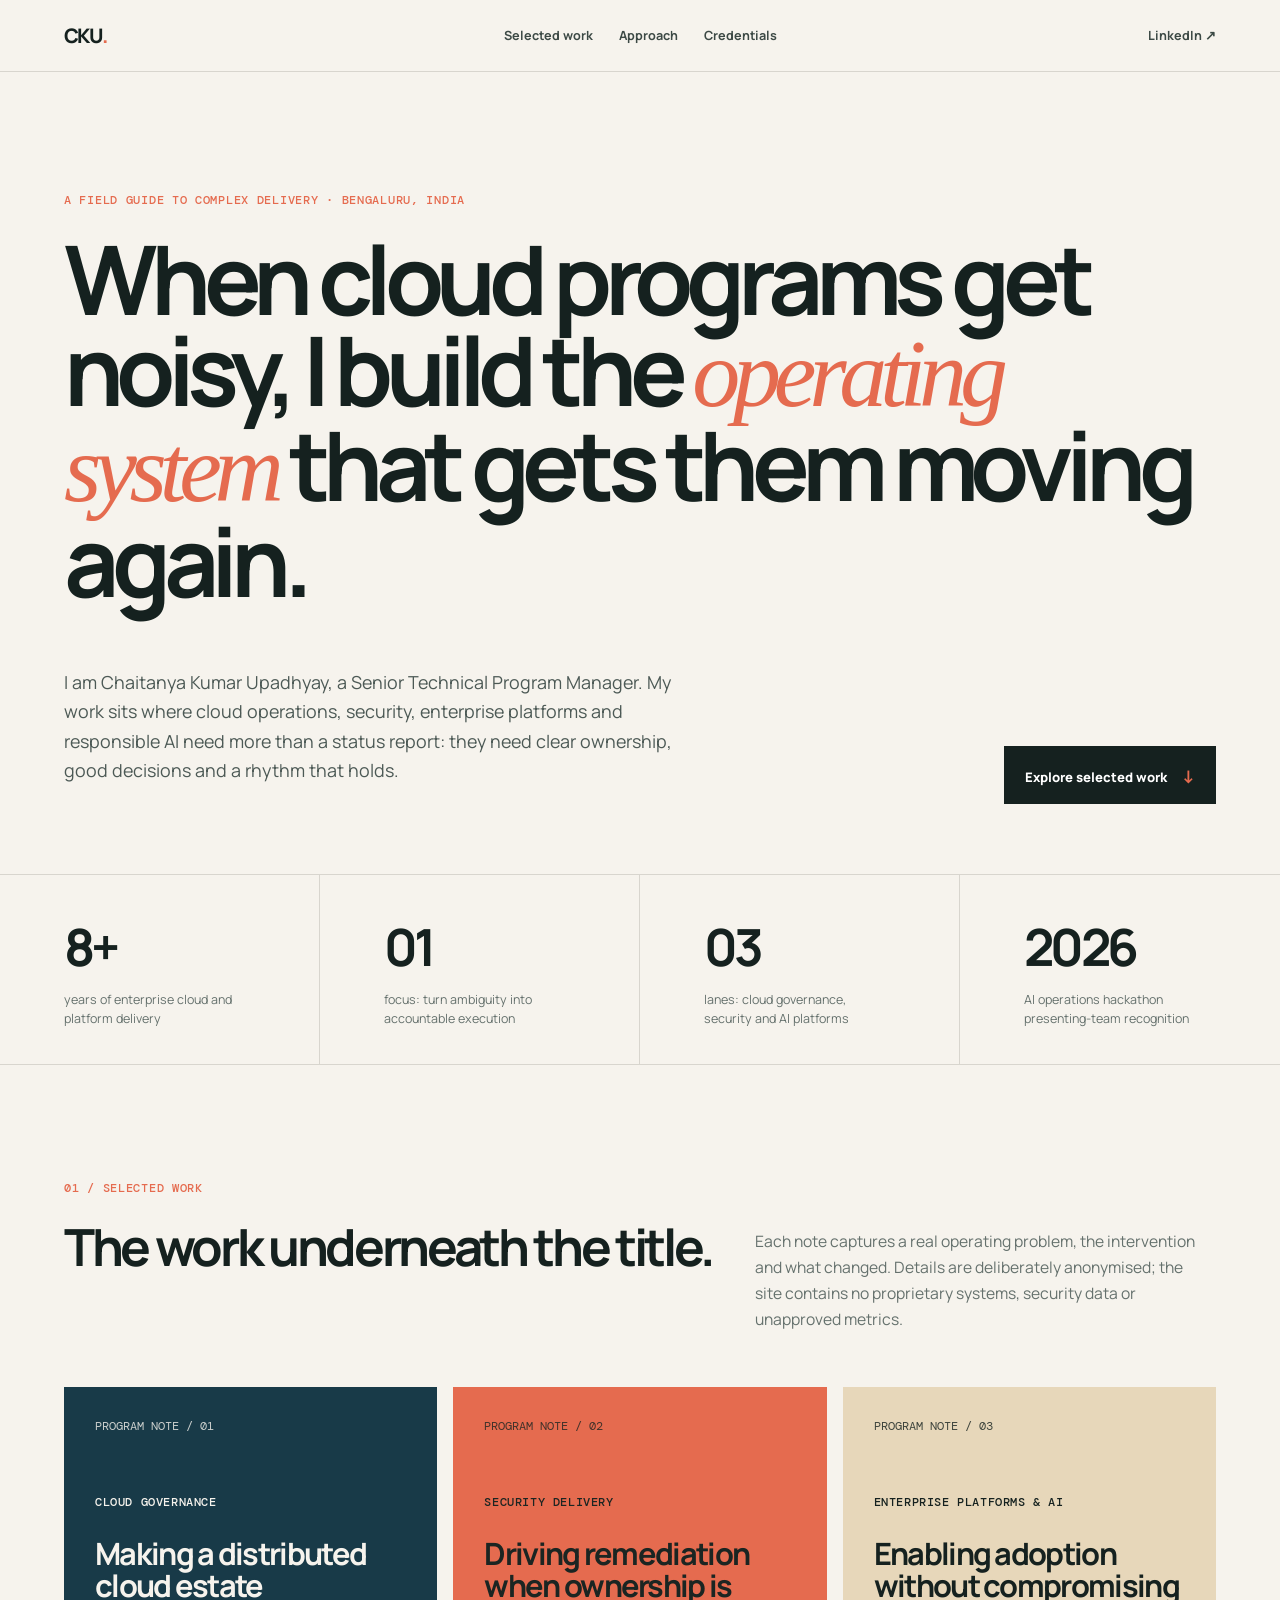
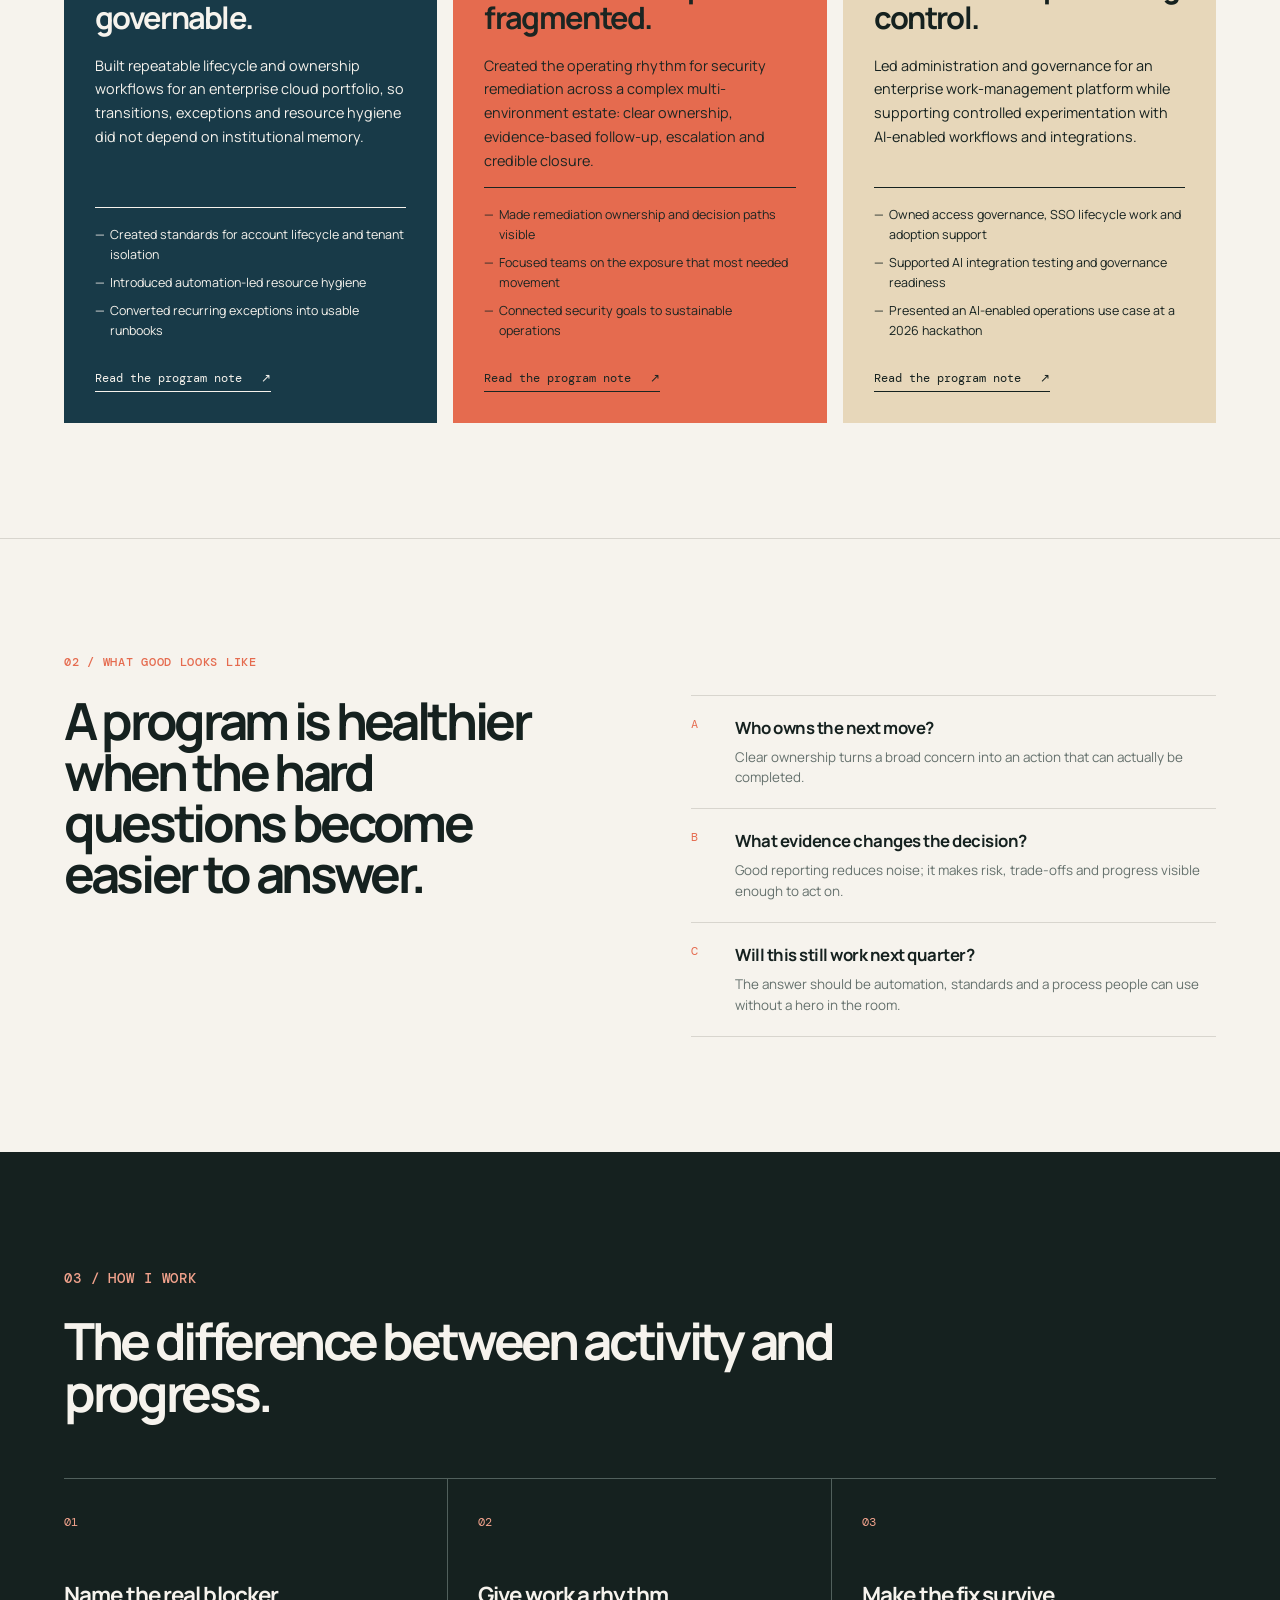
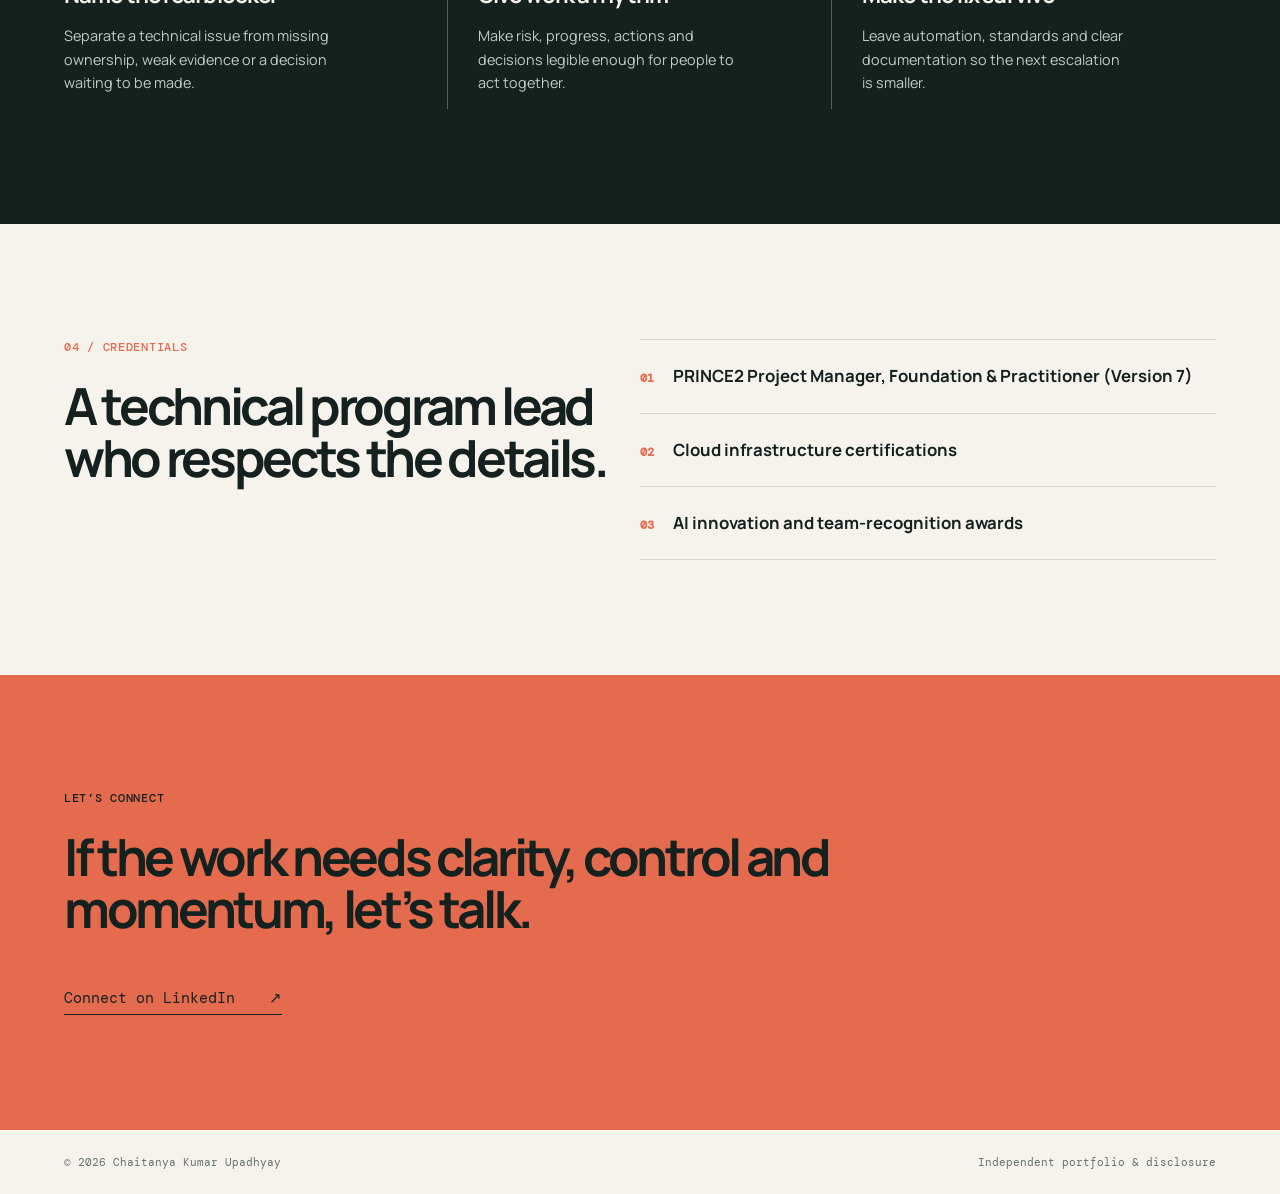
==== index.html @ 1331f456 "Publish independent professional portfolio" ====
<!doctype html>
<html lang="en">
  <head>
    <meta charset="utf-8" />
    <meta name="viewport" content="width=device-width, initial-scale=1" />
    <meta name="description" content="Chaitanya Kumar Upadhyay — Senior Technical Program Manager building the operating systems behind cloud, security and enterprise AI programs." />
    <title>Chaitanya Kumar Upadhyay | Senior Technical Program Manager</title>
    <link rel="preconnect" href="https://fonts.googleapis.com" />
    <link rel="preconnect" href="https://fonts.gstatic.com" crossorigin />
    <link href="https://fonts.googleapis.com/css2?family=DM+Mono:wght@400;500&family=Manrope:wght@400;500;600;700;800&display=swap" rel="stylesheet" />
    <link rel="stylesheet" href="styles.css" />
  </head>
  <body>
    <header class="site-header">
      <a class="wordmark" href="#top" aria-label="Back to top">CKU<span>.</span></a>
      <nav aria-label="Primary navigation">
        <a href="#work">Selected work</a>
        <a href="#approach">Approach</a>
        <a href="#credentials">Credentials</a>
      </nav>
      <a class="header-link" href="https://www.linkedin.com/in/chaitanya-kumar-upadhyay-223477129/" target="_blank" rel="noreferrer">LinkedIn ↗</a>
    </header>

    <main id="top">
      <section class="hero" aria-labelledby="hero-title">
        <p class="eyebrow">A field guide to complex delivery · Bengaluru, India</p>
        <h1 id="hero-title">When cloud programs get noisy, I build the <em>operating system</em> that gets them moving again.</h1>
        <div class="hero-bottom">
          <p class="intro">I am Chaitanya Kumar Upadhyay, a Senior Technical Program Manager. My work sits where cloud operations, security, enterprise platforms and responsible AI need more than a status report: they need clear ownership, good decisions and a rhythm that holds.</p>
          <a class="button" href="#work">Explore selected work <span>↓</span></a>
        </div>
      </section>

      <section class="proof" aria-label="Career highlights">
        <article><strong>8+</strong><span>years of enterprise cloud and platform delivery</span></article>
        <article><strong>01</strong><span>focus: turn ambiguity into accountable execution</span></article>
        <article><strong>03</strong><span>lanes: cloud governance, security and AI platforms</span></article>
        <article><strong>2026</strong><span>AI operations hackathon presenting-team recognition</span></article>
      </section>

      <section id="work" class="section work-section" aria-labelledby="work-title">
        <div class="section-heading">
          <p class="eyebrow">01 / Selected work</p>
          <h2 id="work-title">The work underneath the title.</h2>
          <p>Each note captures a real operating problem, the intervention and what changed. Details are deliberately anonymised; the site contains no proprietary systems, security data or unapproved metrics.</p>
        </div>

        <div class="case-grid">
          <article class="case-card navy">
            <p class="case-number">PROGRAM NOTE / 01</p>
            <p class="case-label">Cloud governance</p>
            <h3>Making a distributed cloud estate governable.</h3>
            <p>Built repeatable lifecycle and ownership workflows for an enterprise cloud portfolio, so transitions, exceptions and resource hygiene did not depend on institutional memory.</p>
            <ul>
              <li>Created standards for account lifecycle and tenant isolation</li>
              <li>Introduced automation-led resource hygiene</li>
              <li>Converted recurring exceptions into usable runbooks</li>
            </ul>
            <a class="case-link" href="cases/cloud-governance.html">Read the program note <span>↗</span></a>
          </article>

          <article class="case-card coral">
            <p class="case-number">PROGRAM NOTE / 02</p>
            <p class="case-label">Security delivery</p>
            <h3>Driving remediation when ownership is fragmented.</h3>
            <p>Created the operating rhythm for security remediation across a complex multi-environment estate: clear ownership, evidence-based follow-up, escalation and credible closure.</p>
            <ul>
              <li>Made remediation ownership and decision paths visible</li>
              <li>Focused teams on the exposure that most needed movement</li>
              <li>Connected security goals to sustainable operations</li>
            </ul>
            <a class="case-link" href="cases/security-delivery.html">Read the program note <span>↗</span></a>
          </article>

          <article class="case-card sand">
            <p class="case-number">PROGRAM NOTE / 03</p>
            <p class="case-label">Enterprise platforms & AI</p>
            <h3>Enabling adoption without compromising control.</h3>
            <p>Led administration and governance for an enterprise work-management platform while supporting controlled experimentation with AI-enabled workflows and integrations.</p>
            <ul>
              <li>Owned access governance, SSO lifecycle work and adoption support</li>
              <li>Supported AI integration testing and governance readiness</li>
              <li>Presented an AI-enabled operations use case at a 2026 hackathon</li>
            </ul>
            <a class="case-link" href="cases/platform-ai.html">Read the program note <span>↗</span></a>
          </article>
        </div>
      </section>

      <section class="section signals" aria-labelledby="signals-title">
        <p class="eyebrow">02 / What good looks like</p>
        <div class="signals-layout">
          <h2 id="signals-title">A program is healthier when the hard questions become easier to answer.</h2>
          <div class="signal-list">
            <article><span>A</span><div><h3>Who owns the next move?</h3><p>Clear ownership turns a broad concern into an action that can actually be completed.</p></div></article>
            <article><span>B</span><div><h3>What evidence changes the decision?</h3><p>Good reporting reduces noise; it makes risk, trade-offs and progress visible enough to act on.</p></div></article>
            <article><span>C</span><div><h3>Will this still work next quarter?</h3><p>The answer should be automation, standards and a process people can use without a hero in the room.</p></div></article>
          </div>
        </div>
      </section>

      <section id="approach" class="section approach" aria-labelledby="approach-title">
        <p class="eyebrow">03 / How I work</p>
        <h2 id="approach-title">The difference between activity and progress.</h2>
        <div class="approach-grid">
          <article><span>01</span><h3>Name the real blocker</h3><p>Separate a technical issue from missing ownership, weak evidence or a decision waiting to be made.</p></article>
          <article><span>02</span><h3>Give work a rhythm</h3><p>Make risk, progress, actions and decisions legible enough for people to act together.</p></article>
          <article><span>03</span><h3>Make the fix survive</h3><p>Leave automation, standards and clear documentation so the next escalation is smaller.</p></article>
        </div>
      </section>

      <section id="credentials" class="section credentials" aria-labelledby="credentials-title">
        <div>
          <p class="eyebrow">04 / Credentials</p>
          <h2 id="credentials-title">A technical program lead who respects the details.</h2>
        </div>
        <div class="credential-list">
          <p><span>01</span> PRINCE2 Project Manager, Foundation & Practitioner (Version 7)</p>
          <p><span>02</span> Cloud infrastructure certifications</p>
          <p><span>03</span> AI innovation and team-recognition awards</p>
        </div>
      </section>

      <section class="contact" aria-labelledby="contact-title">
        <p class="eyebrow">Let’s connect</p>
        <h2 id="contact-title">If the work needs clarity, control and momentum, let’s talk.</h2>
        <a href="https://www.linkedin.com/in/chaitanya-kumar-upadhyay-223477129/" target="_blank" rel="noreferrer">Connect on LinkedIn <span>↗</span></a>
      </section>
    </main>

    <footer>
      <p>© <span id="year"></span> Chaitanya Kumar Upadhyay</p>
      <p><a href="disclaimer.html">Independent portfolio &amp; disclosure</a></p>
    </footer>
    <script>document.getElementById('year').textContent = new Date().getFullYear();</script>
  </body>
</html>
---- styles.css ----
:root {
  --ink: #15211f;
  --paper: #f6f3ed;
  --muted: #65716d;
  --line: #d8d5ce;
  --coral: #e56b4f;
  --navy: #183a48;
  --sand: #e7d7ba;
}

* { box-sizing: border-box; }
html { scroll-behavior: smooth; }
body { margin: 0; background: var(--paper); color: var(--ink); font-family: Manrope, Arial, sans-serif; }
a { color: inherit; text-decoration: none; }

.site-header { align-items: center; border-bottom: 1px solid var(--line); display: grid; grid-template-columns: 1fr auto 1fr; margin: 0 auto; max-width: 1440px; padding: 22px 5vw; }
.wordmark { font-size: 1.25rem; font-weight: 800; letter-spacing: -.08em; width: max-content; }
.wordmark span { color: var(--coral); }
nav { display: flex; gap: 26px; }
nav a, .header-link { color: #3c4945; font-size: .79rem; font-weight: 700; }
nav a:hover, .header-link:hover { color: var(--coral); }
.header-link { justify-self: end; }

.hero, .section, .contact { margin: 0 auto; max-width: 1440px; padding-left: 5vw; padding-right: 5vw; }
.hero { min-height: 620px; padding-bottom: 70px; padding-top: 120px; }
.eyebrow { color: var(--coral); font-family: "DM Mono", monospace; font-size: .74rem; font-weight: 500; letter-spacing: .06em; margin: 0 0 25px; text-transform: uppercase; }
h1, h2, h3, p { margin-top: 0; }
h1 { font-size: clamp(3.2rem, 7.5vw, 7.6rem); font-weight: 700; letter-spacing: -.075em; line-height: .95; margin-bottom: 62px; max-width: 1160px; }
h1 em { color: var(--coral); font-family: Georgia, serif; font-weight: 400; }
.hero-bottom { align-items: end; display: flex; gap: 45px; justify-content: space-between; }
.intro { color: #4c5955; font-size: 1.12rem; line-height: 1.65; max-width: 620px; }
.button { background: var(--ink); color: white; font-size: .82rem; font-weight: 800; padding: 17px 21px; white-space: nowrap; }
.button span { color: var(--coral); font-size: 1.1rem; margin-left: 12px; }

.proof { border-bottom: 1px solid var(--line); border-top: 1px solid var(--line); display: grid; grid-template-columns: repeat(4, 1fr); margin: 0 auto; max-width: 1440px; }
.proof article { border-right: 1px solid var(--line); padding: 36px 5vw; }
.proof article:last-child { border-right: 0; }
.proof strong { display: block; font-size: clamp(2.5rem, 4vw, 4rem); letter-spacing: -.07em; }
.proof span { color: var(--muted); display: block; font-size: .78rem; line-height: 1.5; margin-top: 10px; max-width: 180px; }

.section { padding-bottom: 115px; padding-top: 115px; }
.section-heading { display: grid; grid-template-columns: 1.2fr .8fr; margin-bottom: 54px; }
.section-heading .eyebrow { grid-column: 1 / -1; }
h2 { font-size: clamp(2.3rem, 4vw, 4.6rem); letter-spacing: -.065em; line-height: 1; margin-bottom: 0; }
.section-heading > p:last-child { color: var(--muted); font-size: .98rem; line-height: 1.65; margin: 8px 0 0; max-width: 440px; }
.case-grid { display: grid; gap: 16px; grid-template-columns: repeat(3, 1fr); }
.case-card { display: flex; flex-direction: column; min-height: 530px; padding: 31px; }
.case-card.navy { background: var(--navy); color: #f6f3ed; }
.case-card.coral { background: var(--coral); color: #1b2522; }
.case-card.sand { background: var(--sand); }
.case-number, .case-label, .credential-list span, .approach span { font-family: "DM Mono", monospace; font-size: .75rem; }
.case-number { margin-bottom: 60px; opacity: .8; }
.case-label { font-weight: 500; letter-spacing: .05em; text-transform: uppercase; }
.case-card h3 { font-size: clamp(1.6rem, 2.4vw, 2.4rem); letter-spacing: -.055em; line-height: 1.05; margin: 15px 0 20px; }
.case-card > p:not(.case-number):not(.case-label) { font-size: .9rem; line-height: 1.65; }
.case-card ul { border-top: 1px solid currentColor; font-size: .78rem; line-height: 1.6; list-style: none; margin: auto 0 0; padding: 17px 0 0; }
.case-card li { margin-bottom: 8px; padding-left: 15px; position: relative; }
.case-card li:before { content: "—"; left: 0; position: absolute; }
.case-link { border-bottom: 1px solid currentColor; font-family: "DM Mono", monospace; font-size: .72rem; margin-top: 22px; padding-bottom: 5px; width: max-content; }
.case-link span { margin-left: 12px; }

.signals { border-top: 1px solid var(--line); }
.signals-layout { display: grid; gap: 8vw; grid-template-columns: 1fr 1fr; }
.signals h2 { max-width: 570px; }
.signal-list { border-top: 1px solid var(--line); }
.signal-list article { align-items: start; border-bottom: 1px solid var(--line); display: grid; gap: 18px; grid-template-columns: 26px 1fr; padding: 20px 0; }
.signal-list span { color: var(--coral); font-family: "DM Mono", monospace; font-size: .78rem; }
.signal-list h3 { font-size: 1.05rem; letter-spacing: -.03em; margin: 0 0 8px; }
.signal-list p { color: var(--muted); font-size: .84rem; line-height: 1.55; margin: 0; }

.approach { background: var(--ink); color: var(--paper); max-width: none; padding-left: max(5vw, calc((100vw - 1440px) / 2 + 5vw)); padding-right: max(5vw, calc((100vw - 1440px) / 2 + 5vw)); }
.approach .eyebrow { color: #f1a28c; }
.approach h2 { max-width: 820px; }
.approach-grid { border-top: 1px solid #51605c; display: grid; grid-template-columns: repeat(3, 1fr); margin-top: 60px; }
.approach-grid article { border-right: 1px solid #51605c; padding: 30px 30px 0 0; }
.approach-grid article:not(:first-child) { padding-left: 30px; }
.approach-grid article:last-child { border: 0; }
.approach span { color: #f1a28c; }
.approach h3 { font-size: 1.4rem; letter-spacing: -.04em; margin: 48px 0 14px; }
.approach p { color: #c2ccc8; font-size: .9rem; line-height: 1.65; max-width: 270px; }

.credentials { align-items: start; display: grid; grid-template-columns: 1fr 1fr; }
.credential-list { border-top: 1px solid var(--line); }
.credential-list p { border-bottom: 1px solid var(--line); font-size: 1.05rem; font-weight: 700; line-height: 1.45; margin: 0; padding: 24px 0; }
.credential-list span { color: var(--coral); display: inline-block; margin-right: 16px; }
.contact { background: var(--coral); max-width: none; padding-bottom: 115px; padding-left: max(5vw, calc((100vw - 1440px) / 2 + 5vw)); padding-right: max(5vw, calc((100vw - 1440px) / 2 + 5vw)); padding-top: 115px; }
.contact .eyebrow { color: var(--ink); }
.contact h2 { max-width: 980px; }
.contact a { border-bottom: 1px solid var(--ink); display: inline-block; font-family: "DM Mono", monospace; font-size: .95rem; margin-top: 54px; padding-bottom: 6px; }
.contact a span { margin-left: 25px; }
footer { color: var(--muted); display: flex; font-family: "DM Mono", monospace; font-size: .7rem; justify-content: space-between; margin: 0 auto; max-width: 1440px; padding: 25px 5vw; }
footer p { margin: 0; }

@media (max-width: 760px) {
  .site-header { grid-template-columns: 1fr auto; padding-bottom: 18px; padding-top: 18px; }
  nav { display: none; }
  .hero { min-height: auto; padding-bottom: 70px; padding-top: 85px; }
  .hero-bottom, .section-heading, .credentials { display: block; }
  h1 { margin-bottom: 42px; }
  .proof, .case-grid, .approach-grid { grid-template-columns: 1fr; }
  .proof article { border-bottom: 1px solid var(--line); border-right: 0; padding: 26px 5vw; }
  .proof article:last-child { border-bottom: 0; }
  .section { padding-bottom: 75px; padding-top: 75px; }
  .section-heading > p:last-child { margin-top: 25px; }
  .case-card { min-height: 430px; }
  .approach-grid article, .approach-grid article:not(:first-child) { border-bottom: 1px solid #51605c; border-right: 0; padding: 25px 0; }
  .approach-grid article:last-child { border-bottom: 0; }
  .approach h3 { margin-top: 30px; }
  .credential-list { margin-top: 45px; }
  .signals-layout { display: block; }
  .signal-list { margin-top: 42px; }
  footer { flex-direction: column; gap: 8px; }
}
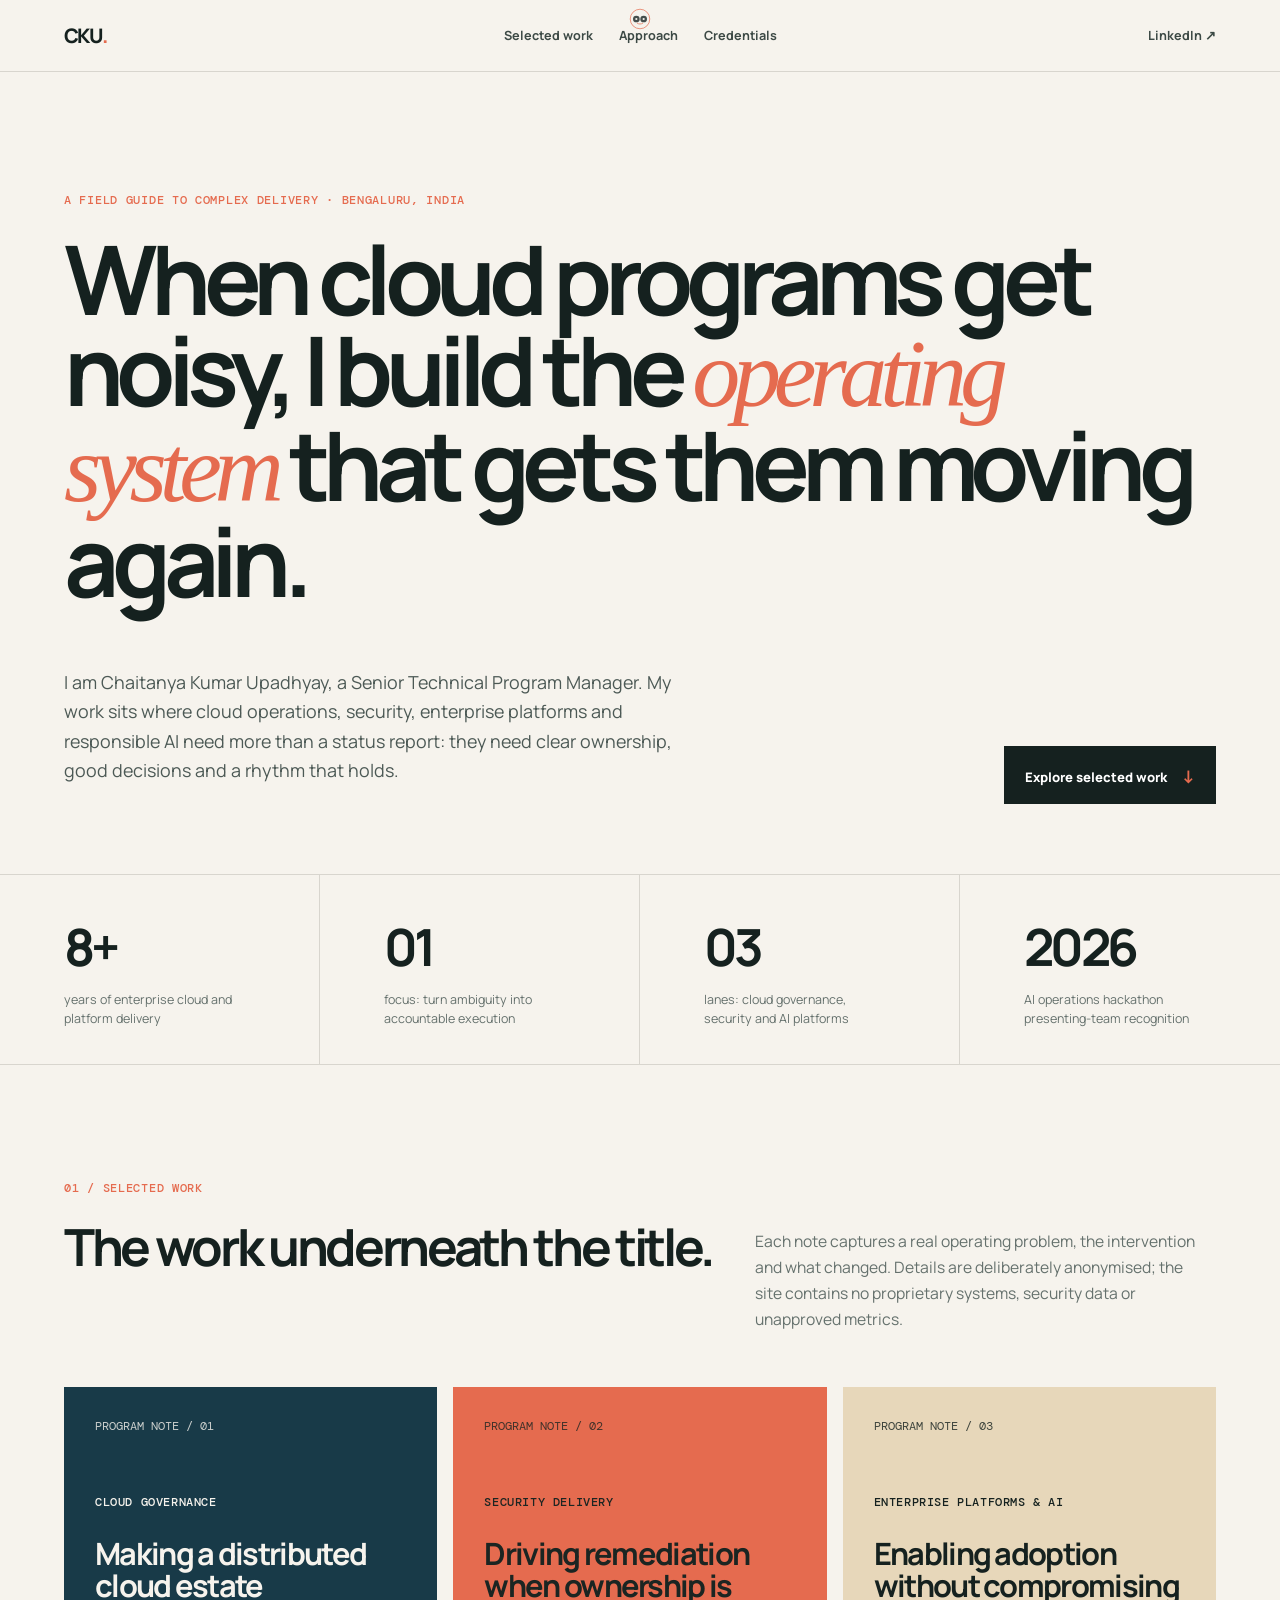
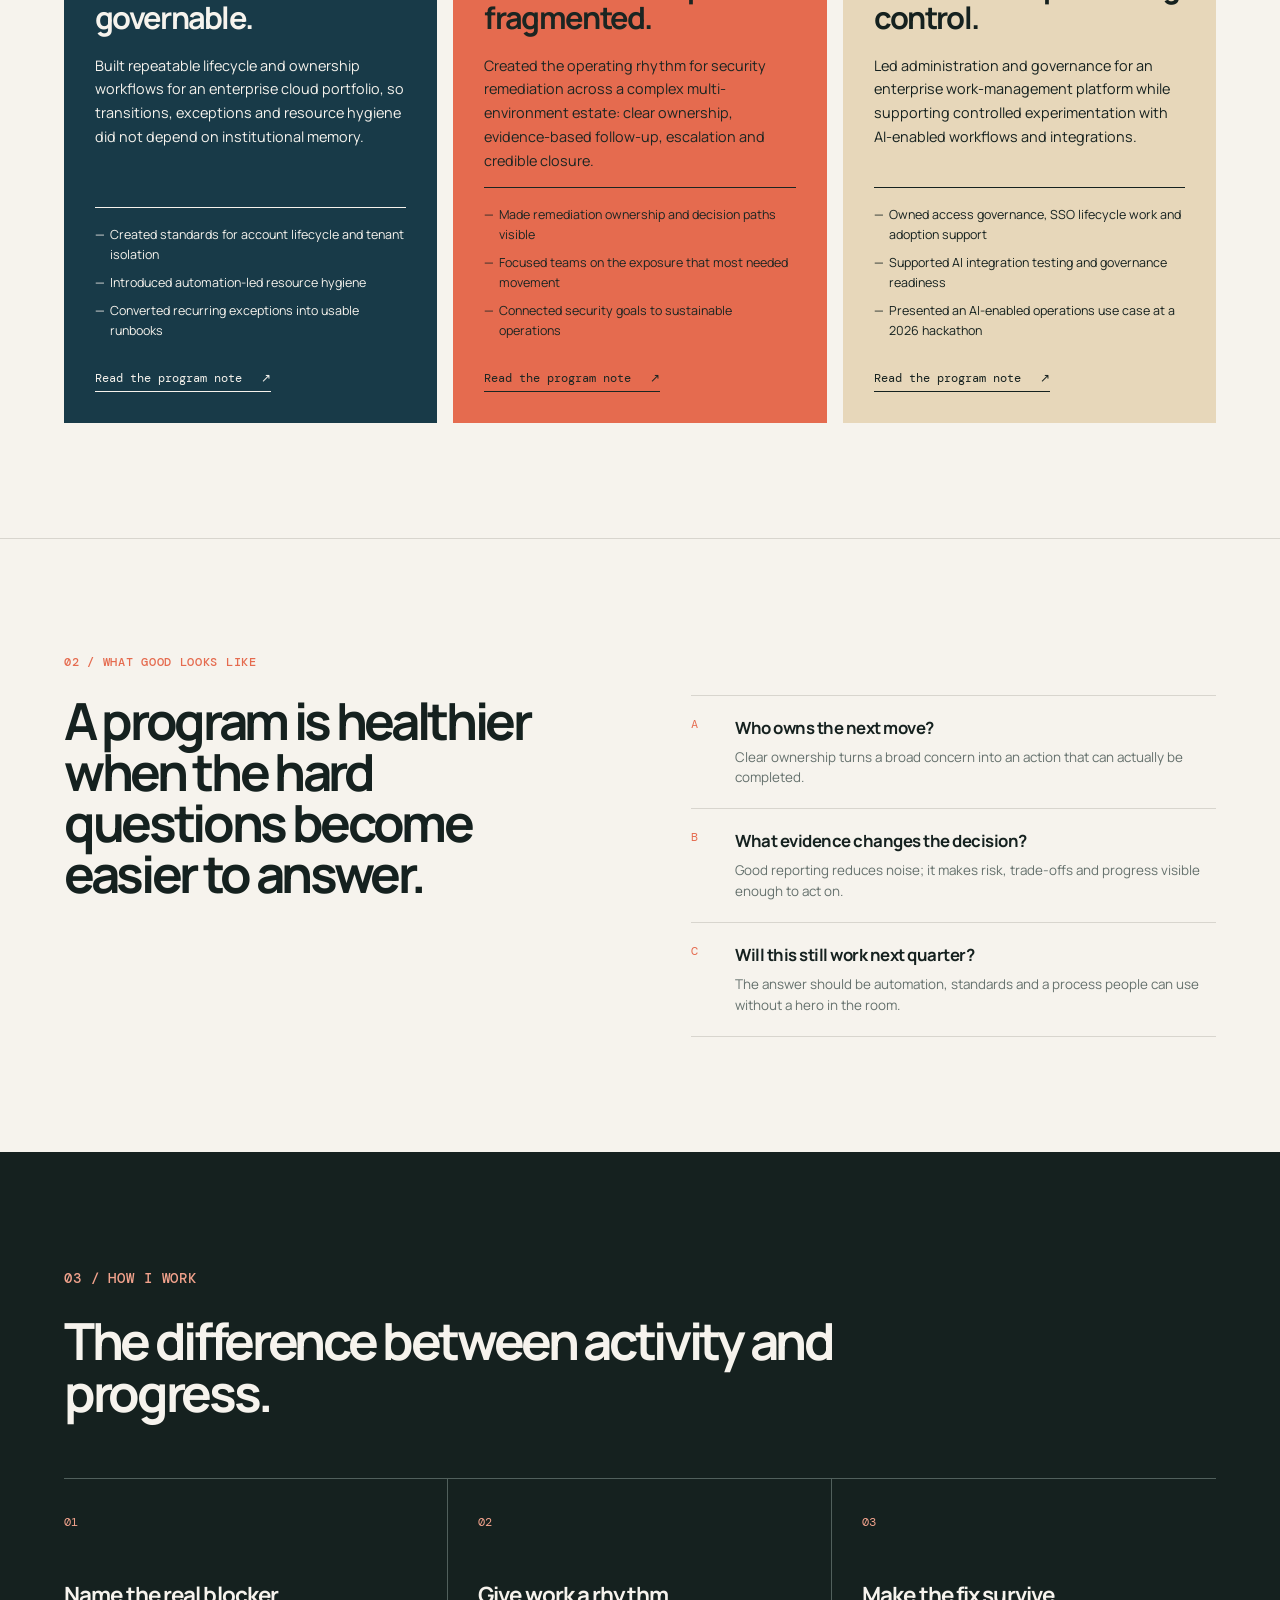
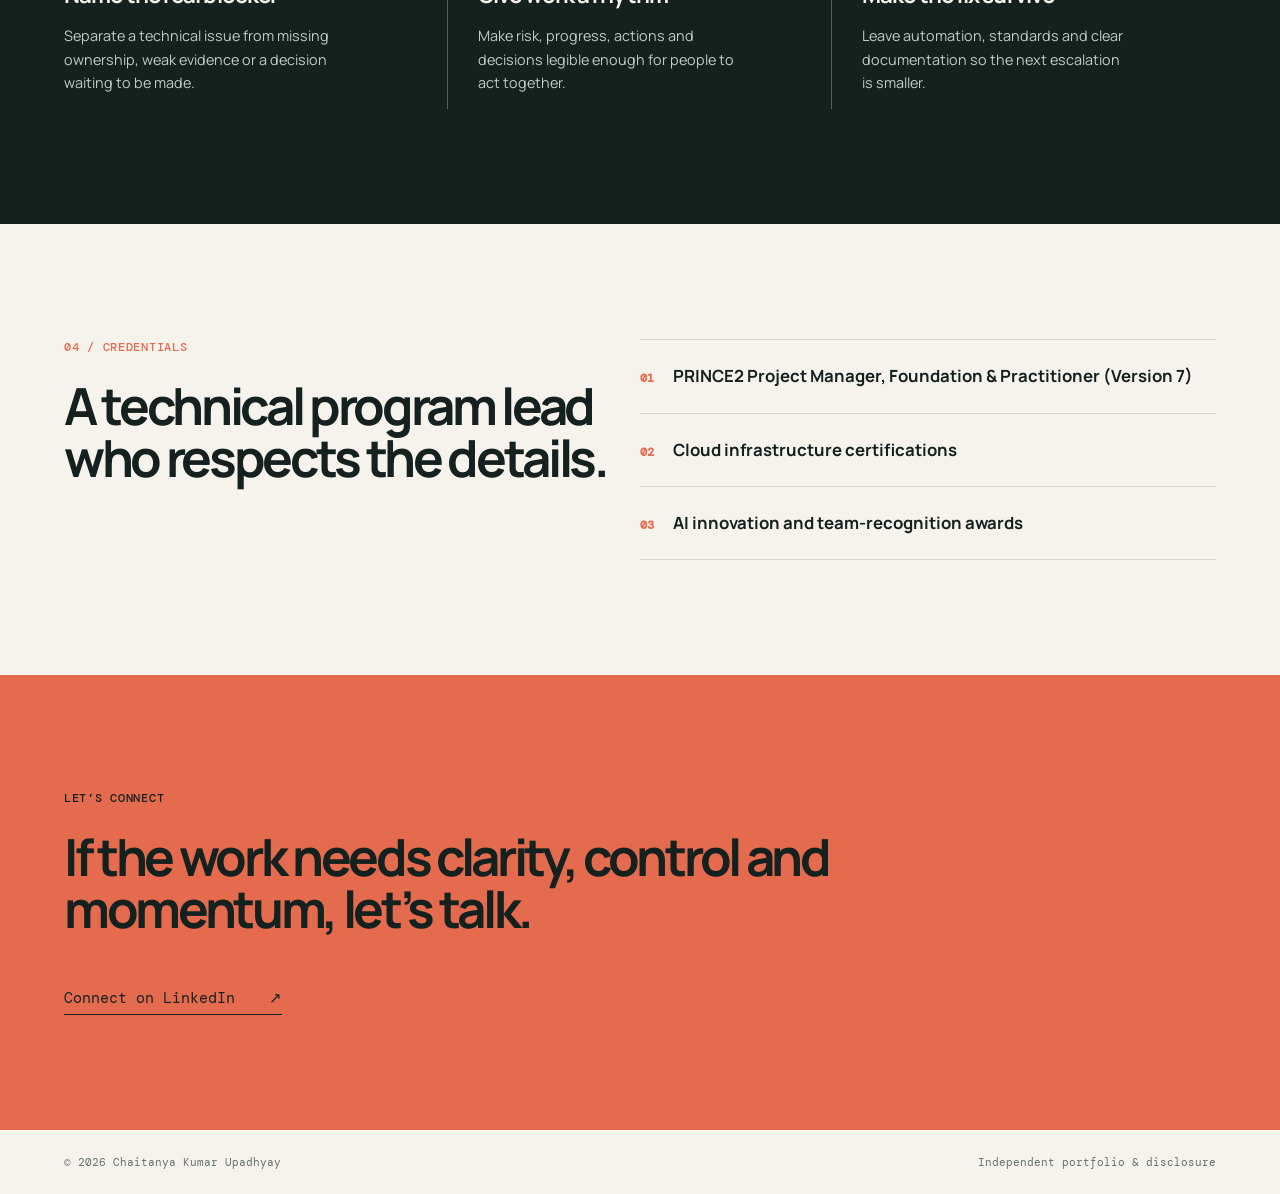
==== commit 25ef47bb: "Add subtle Jagannath-inspired signature" ====
--- a/index.html
+++ b/index.html
@@ -13,6 +13,16 @@
   <body>
     <header class="site-header">
       <a class="wordmark" href="#top" aria-label="Back to top">CKU<span>.</span></a>
+      <span class="jagannath-mark" role="img" aria-label="A small Jagannath-inspired mark">
+        <svg viewBox="0 0 36 36" aria-hidden="true" focusable="false">
+          <circle class="mark-outline" cx="18" cy="18" r="16" />
+          <circle class="mark-eye" cx="12" cy="18" r="5.5" />
+          <circle class="mark-eye" cx="24" cy="18" r="5.5" />
+          <circle class="mark-pupil" cx="12" cy="18" r="1.8" />
+          <circle class="mark-pupil" cx="24" cy="18" r="1.8" />
+          <path class="mark-smile" d="M13.5 25c2.7 1.7 6.3 1.7 9 0" />
+        </svg>
+      </span>
       <nav aria-label="Primary navigation">
         <a href="#work">Selected work</a>
         <a href="#approach">Approach</a>
@@ -56,7 +66,7 @@
               <li>Introduced automation-led resource hygiene</li>
               <li>Converted recurring exceptions into usable runbooks</li>
             </ul>
-            <a class="case-link" href="cases/cloud-governance.html">Read the program note <span>↗</span></a>
+            <a class="case-link" href="cloud-governance.html">Read the program note <span>↗</span></a>
           </article>
 
           <article class="case-card coral">
@@ -69,7 +79,7 @@
               <li>Focused teams on the exposure that most needed movement</li>
               <li>Connected security goals to sustainable operations</li>
             </ul>
-            <a class="case-link" href="cases/security-delivery.html">Read the program note <span>↗</span></a>
+            <a class="case-link" href="security-delivery.html">Read the program note <span>↗</span></a>
           </article>
 
           <article class="case-card sand">
@@ -82,7 +92,7 @@
               <li>Supported AI integration testing and governance readiness</li>
               <li>Presented an AI-enabled operations use case at a 2026 hackathon</li>
             </ul>
-            <a class="case-link" href="cases/platform-ai.html">Read the program note <span>↗</span></a>
+            <a class="case-link" href="platform-ai.html">Read the program note <span>↗</span></a>
           </article>
         </div>
       </section>
--- a/styles.css
+++ b/styles.css
@@ -13,9 +13,15 @@
 body { margin: 0; background: var(--paper); color: var(--ink); font-family: Manrope, Arial, sans-serif; }
 a { color: inherit; text-decoration: none; }
 
-.site-header { align-items: center; border-bottom: 1px solid var(--line); display: grid; grid-template-columns: 1fr auto 1fr; margin: 0 auto; max-width: 1440px; padding: 22px 5vw; }
+.site-header { align-items: center; border-bottom: 1px solid var(--line); display: grid; grid-template-columns: 1fr auto 1fr; margin: 0 auto; max-width: 1440px; padding: 22px 5vw; position: relative; }
 .wordmark { font-size: 1.25rem; font-weight: 800; letter-spacing: -.08em; width: max-content; }
 .wordmark span { color: var(--coral); }
+.jagannath-mark { color: var(--coral); height: 22px; left: 50%; opacity: .78; position: absolute; top: 8px; transform: translateX(-50%); width: 22px; }
+.jagannath-mark svg { display: block; height: 100%; width: 100%; }
+.mark-outline { fill: var(--paper); stroke: currentColor; stroke-width: 1.45; }
+.mark-eye { fill: var(--ink); }
+.mark-pupil { fill: var(--paper); }
+.mark-smile { fill: none; stroke: currentColor; stroke-linecap: round; stroke-width: 1.45; }
 nav { display: flex; gap: 26px; }
 nav a, .header-link { color: #3c4945; font-size: .79rem; font-weight: 700; }
 nav a:hover, .header-link:hover { color: var(--coral); }
@@ -94,6 +100,7 @@
 @media (max-width: 760px) {
   .site-header { grid-template-columns: 1fr auto; padding-bottom: 18px; padding-top: 18px; }
   nav { display: none; }
+  .jagannath-mark { left: auto; right: 24%; transform: none; }
   .hero { min-height: auto; padding-bottom: 70px; padding-top: 85px; }
   .hero-bottom, .section-heading, .credentials { display: block; }
   h1 { margin-bottom: 42px; }
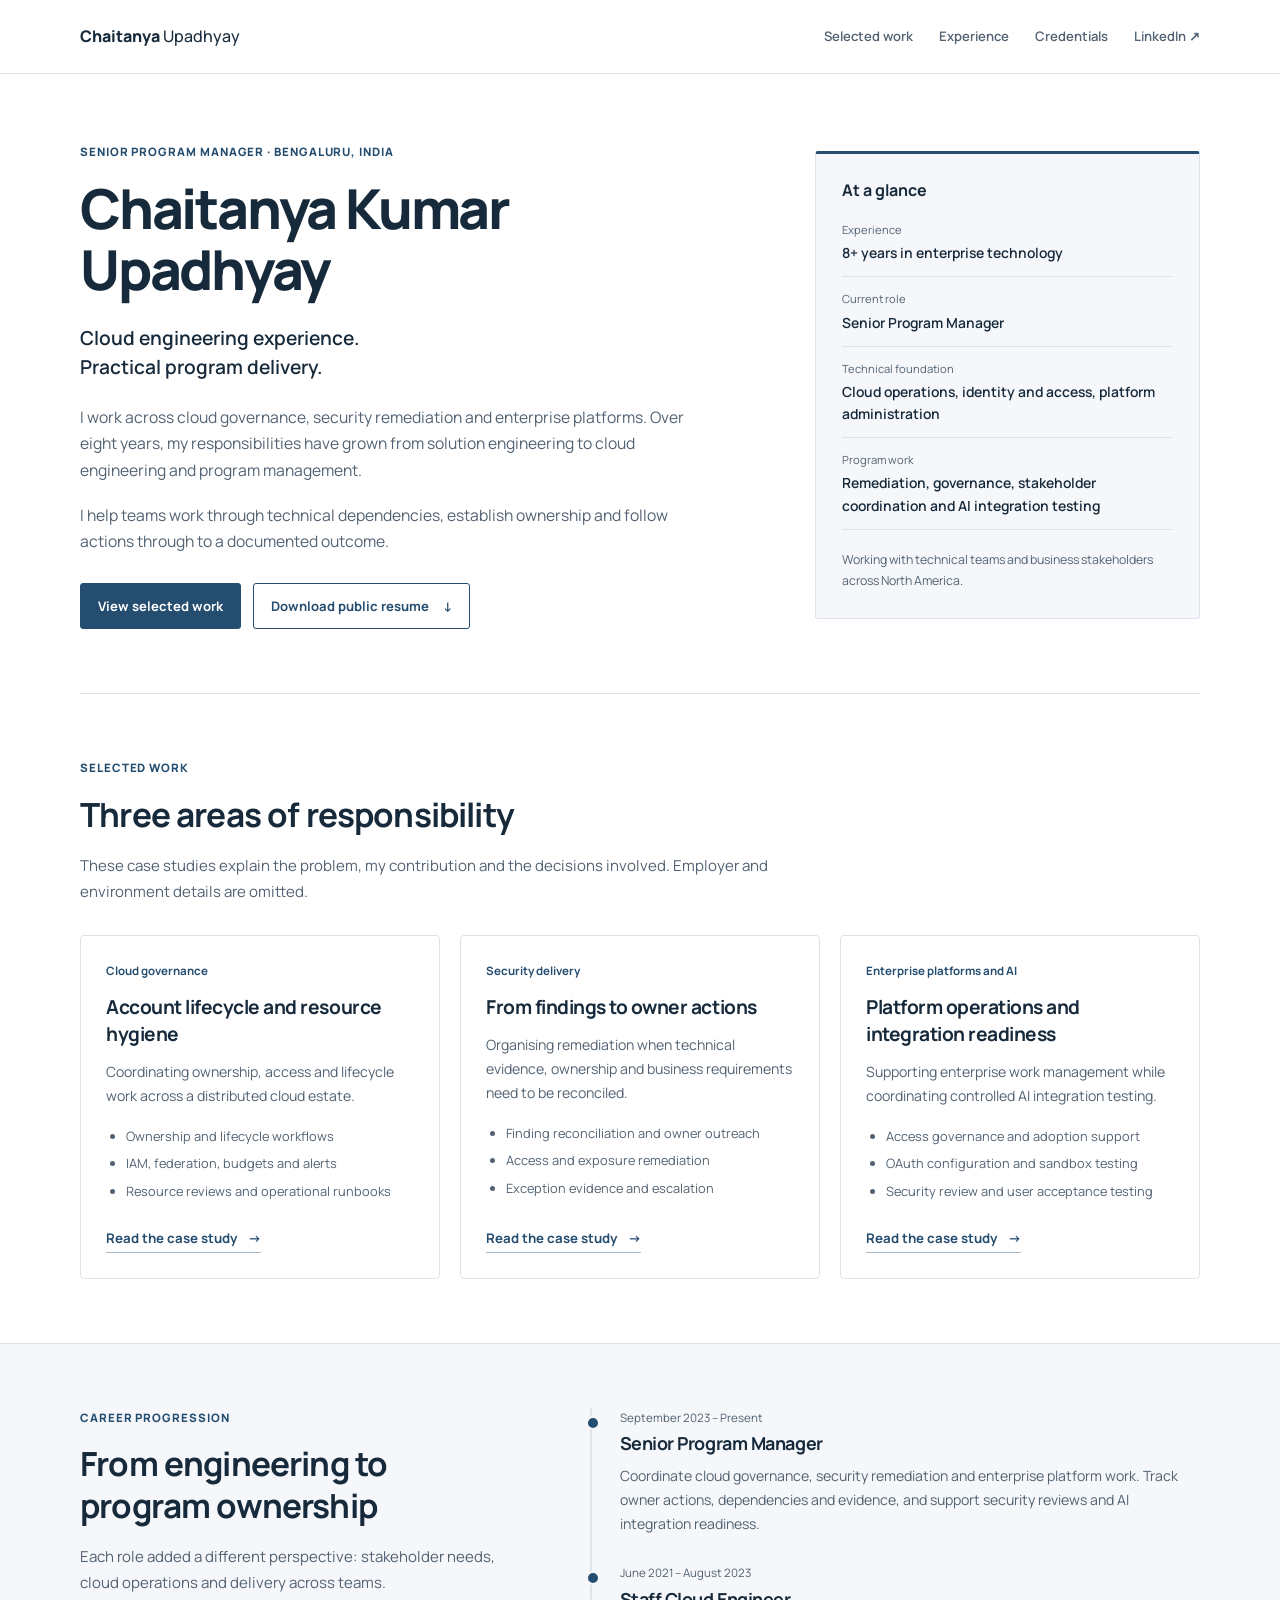
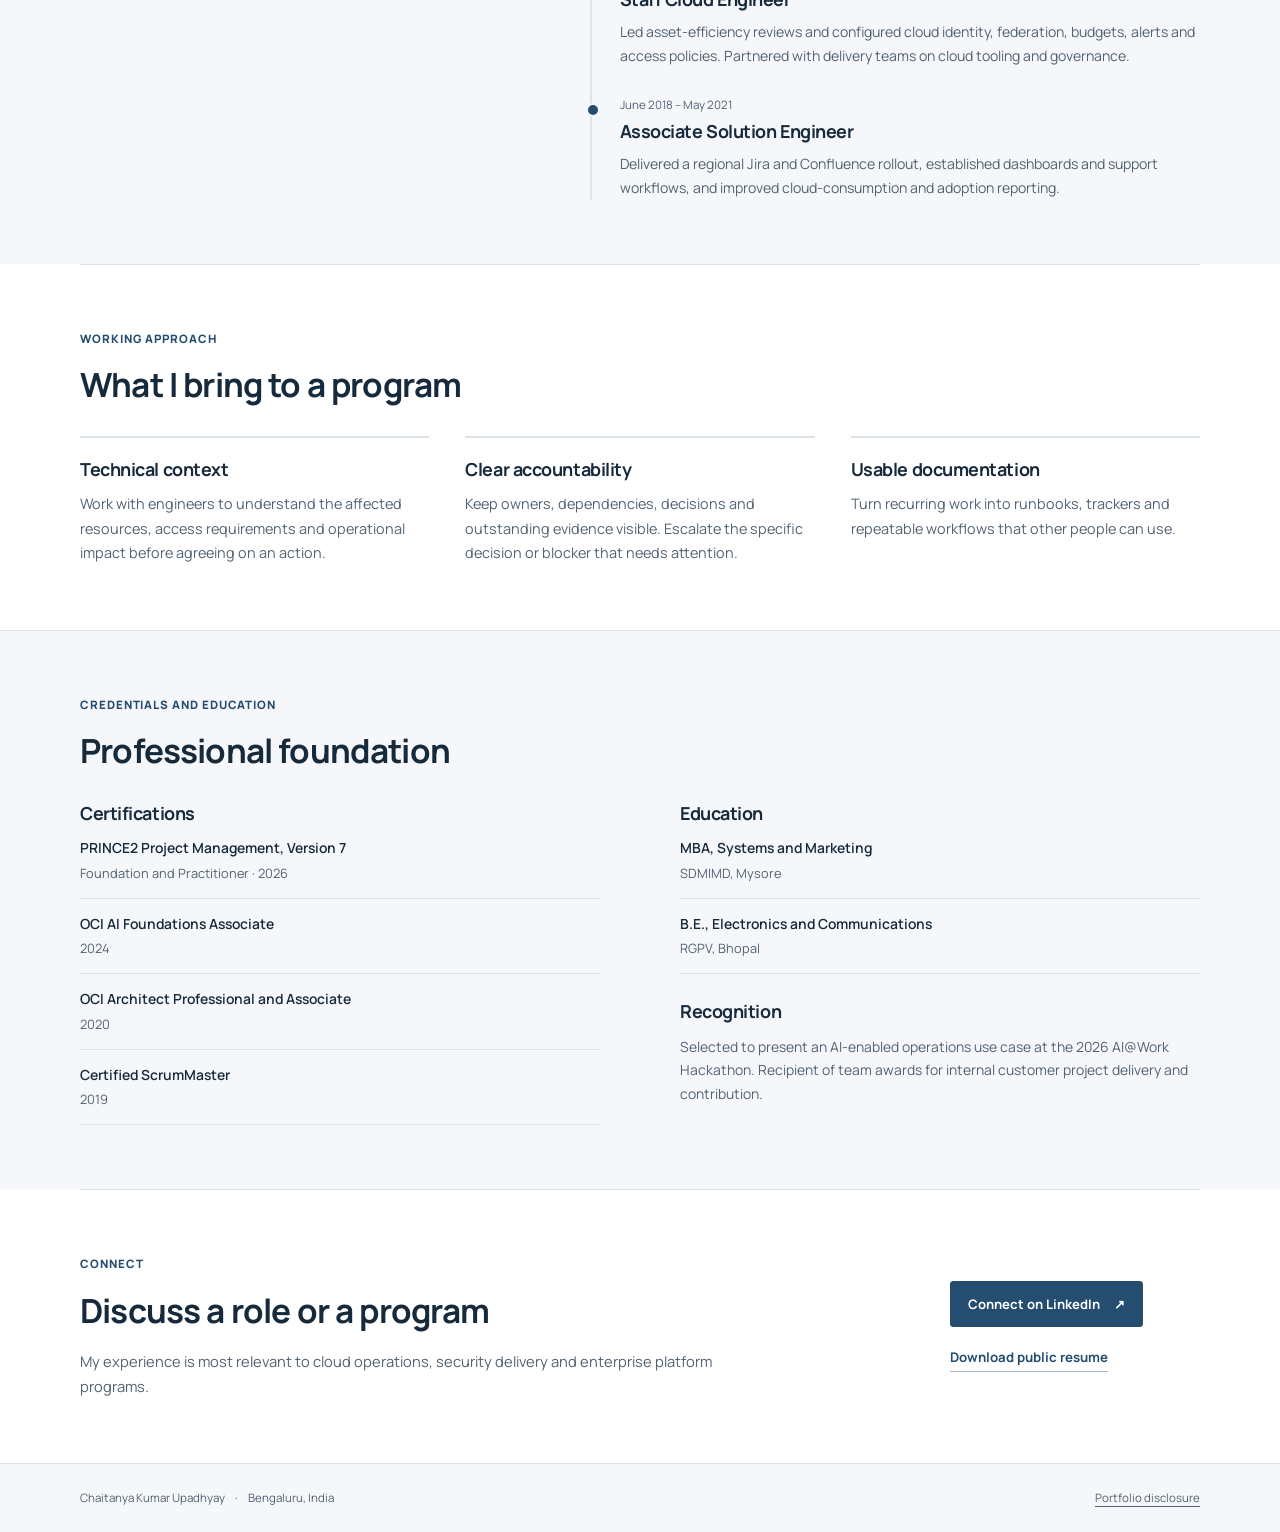
==== commit 25065de6: "Add files via upload Refresh professional portfolio" ====
--- a/index.html
+++ b/index.html
@@ -1,147 +1,223 @@
 <!doctype html>
 <html lang="en">
-  <head>
-    <meta charset="utf-8" />
-    <meta name="viewport" content="width=device-width, initial-scale=1" />
-    <meta name="description" content="Chaitanya Kumar Upadhyay — Senior Technical Program Manager building the operating systems behind cloud, security and enterprise AI programs." />
-    <title>Chaitanya Kumar Upadhyay | Senior Technical Program Manager</title>
-    <link rel="preconnect" href="https://fonts.googleapis.com" />
-    <link rel="preconnect" href="https://fonts.gstatic.com" crossorigin />
-    <link href="https://fonts.googleapis.com/css2?family=DM+Mono:wght@400;500&family=Manrope:wght@400;500;600;700;800&display=swap" rel="stylesheet" />
-    <link rel="stylesheet" href="styles.css" />
-  </head>
-  <body>
-    <header class="site-header">
-      <a class="wordmark" href="#top" aria-label="Back to top">CKU<span>.</span></a>
-      <span class="jagannath-mark" role="img" aria-label="A small Jagannath-inspired mark">
-        <svg viewBox="0 0 36 36" aria-hidden="true" focusable="false">
-          <circle class="mark-outline" cx="18" cy="18" r="16" />
-          <circle class="mark-eye" cx="12" cy="18" r="5.5" />
-          <circle class="mark-eye" cx="24" cy="18" r="5.5" />
-          <circle class="mark-pupil" cx="12" cy="18" r="1.8" />
-          <circle class="mark-pupil" cx="24" cy="18" r="1.8" />
-          <path class="mark-smile" d="M13.5 25c2.7 1.7 6.3 1.7 9 0" />
-        </svg>
-      </span>
-      <nav aria-label="Primary navigation">
-        <a href="#work">Selected work</a>
-        <a href="#approach">Approach</a>
-        <a href="#credentials">Credentials</a>
-      </nav>
-      <a class="header-link" href="https://www.linkedin.com/in/chaitanya-kumar-upadhyay-223477129/" target="_blank" rel="noreferrer">LinkedIn ↗</a>
-    </header>
-
-    <main id="top">
-      <section class="hero" aria-labelledby="hero-title">
-        <p class="eyebrow">A field guide to complex delivery · Bengaluru, India</p>
-        <h1 id="hero-title">When cloud programs get noisy, I build the <em>operating system</em> that gets them moving again.</h1>
-        <div class="hero-bottom">
-          <p class="intro">I am Chaitanya Kumar Upadhyay, a Senior Technical Program Manager. My work sits where cloud operations, security, enterprise platforms and responsible AI need more than a status report: they need clear ownership, good decisions and a rhythm that holds.</p>
-          <a class="button" href="#work">Explore selected work <span>↓</span></a>
-        </div>
-      </section>
-
-      <section class="proof" aria-label="Career highlights">
-        <article><strong>8+</strong><span>years of enterprise cloud and platform delivery</span></article>
-        <article><strong>01</strong><span>focus: turn ambiguity into accountable execution</span></article>
-        <article><strong>03</strong><span>lanes: cloud governance, security and AI platforms</span></article>
-        <article><strong>2026</strong><span>AI operations hackathon presenting-team recognition</span></article>
-      </section>
-
-      <section id="work" class="section work-section" aria-labelledby="work-title">
-        <div class="section-heading">
-          <p class="eyebrow">01 / Selected work</p>
-          <h2 id="work-title">The work underneath the title.</h2>
-          <p>Each note captures a real operating problem, the intervention and what changed. Details are deliberately anonymised; the site contains no proprietary systems, security data or unapproved metrics.</p>
-        </div>
-
-        <div class="case-grid">
-          <article class="case-card navy">
-            <p class="case-number">PROGRAM NOTE / 01</p>
-            <p class="case-label">Cloud governance</p>
-            <h3>Making a distributed cloud estate governable.</h3>
-            <p>Built repeatable lifecycle and ownership workflows for an enterprise cloud portfolio, so transitions, exceptions and resource hygiene did not depend on institutional memory.</p>
-            <ul>
-              <li>Created standards for account lifecycle and tenant isolation</li>
-              <li>Introduced automation-led resource hygiene</li>
-              <li>Converted recurring exceptions into usable runbooks</li>
-            </ul>
-            <a class="case-link" href="cloud-governance.html">Read the program note <span>↗</span></a>
-          </article>
-
-          <article class="case-card coral">
-            <p class="case-number">PROGRAM NOTE / 02</p>
-            <p class="case-label">Security delivery</p>
-            <h3>Driving remediation when ownership is fragmented.</h3>
-            <p>Created the operating rhythm for security remediation across a complex multi-environment estate: clear ownership, evidence-based follow-up, escalation and credible closure.</p>
-            <ul>
-              <li>Made remediation ownership and decision paths visible</li>
-              <li>Focused teams on the exposure that most needed movement</li>
-              <li>Connected security goals to sustainable operations</li>
-            </ul>
-            <a class="case-link" href="security-delivery.html">Read the program note <span>↗</span></a>
-          </article>
-
-          <article class="case-card sand">
-            <p class="case-number">PROGRAM NOTE / 03</p>
-            <p class="case-label">Enterprise platforms & AI</p>
-            <h3>Enabling adoption without compromising control.</h3>
-            <p>Led administration and governance for an enterprise work-management platform while supporting controlled experimentation with AI-enabled workflows and integrations.</p>
-            <ul>
-              <li>Owned access governance, SSO lifecycle work and adoption support</li>
-              <li>Supported AI integration testing and governance readiness</li>
-              <li>Presented an AI-enabled operations use case at a 2026 hackathon</li>
-            </ul>
-            <a class="case-link" href="platform-ai.html">Read the program note <span>↗</span></a>
-          </article>
-        </div>
-      </section>
-
-      <section class="section signals" aria-labelledby="signals-title">
-        <p class="eyebrow">02 / What good looks like</p>
-        <div class="signals-layout">
-          <h2 id="signals-title">A program is healthier when the hard questions become easier to answer.</h2>
-          <div class="signal-list">
-            <article><span>A</span><div><h3>Who owns the next move?</h3><p>Clear ownership turns a broad concern into an action that can actually be completed.</p></div></article>
-            <article><span>B</span><div><h3>What evidence changes the decision?</h3><p>Good reporting reduces noise; it makes risk, trade-offs and progress visible enough to act on.</p></div></article>
-            <article><span>C</span><div><h3>Will this still work next quarter?</h3><p>The answer should be automation, standards and a process people can use without a hero in the room.</p></div></article>
-          </div>
-        </div>
-      </section>
-
-      <section id="approach" class="section approach" aria-labelledby="approach-title">
-        <p class="eyebrow">03 / How I work</p>
-        <h2 id="approach-title">The difference between activity and progress.</h2>
-        <div class="approach-grid">
-          <article><span>01</span><h3>Name the real blocker</h3><p>Separate a technical issue from missing ownership, weak evidence or a decision waiting to be made.</p></article>
-          <article><span>02</span><h3>Give work a rhythm</h3><p>Make risk, progress, actions and decisions legible enough for people to act together.</p></article>
-          <article><span>03</span><h3>Make the fix survive</h3><p>Leave automation, standards and clear documentation so the next escalation is smaller.</p></article>
-        </div>
-      </section>
-
-      <section id="credentials" class="section credentials" aria-labelledby="credentials-title">
-        <div>
-          <p class="eyebrow">04 / Credentials</p>
-          <h2 id="credentials-title">A technical program lead who respects the details.</h2>
-        </div>
-        <div class="credential-list">
-          <p><span>01</span> PRINCE2 Project Manager, Foundation & Practitioner (Version 7)</p>
-          <p><span>02</span> Cloud infrastructure certifications</p>
-          <p><span>03</span> AI innovation and team-recognition awards</p>
-        </div>
-      </section>
-
-      <section class="contact" aria-labelledby="contact-title">
-        <p class="eyebrow">Let’s connect</p>
-        <h2 id="contact-title">If the work needs clarity, control and momentum, let’s talk.</h2>
-        <a href="https://www.linkedin.com/in/chaitanya-kumar-upadhyay-223477129/" target="_blank" rel="noreferrer">Connect on LinkedIn <span>↗</span></a>
-      </section>
-    </main>
-
-    <footer>
-      <p>© <span id="year"></span> Chaitanya Kumar Upadhyay</p>
-      <p><a href="disclaimer.html">Independent portfolio &amp; disclosure</a></p>
-    </footer>
-    <script>document.getElementById('year').textContent = new Date().getFullYear();</script>
-  </body>
+<head>
+<meta charset="utf-8">
+<meta name="viewport" content="width=device-width, initial-scale=1">
+<meta name="description" content="Senior Program Manager with a cloud engineering background. Selected work in cloud governance, security remediation and enterprise platforms.">
+<meta name="theme-color" content="#17324d">
+<title>Senior Program Manager | Chaitanya Kumar Upadhyay</title>
+<link rel="preconnect" href="https://fonts.googleapis.com">
+<link rel="preconnect" href="https://fonts.gstatic.com" crossorigin>
+<link href="https://fonts.googleapis.com/css2?family=Manrope:wght@400;500;600;700;800&display=swap" rel="stylesheet">
+<link rel="stylesheet" href="styles.css">
+</head>
+<body>
+<a class="skip-link" href="#main">Skip to content</a>
+<header class="site-header">
+<div class="header-inner">
+<a class="wordmark" href="index.html" aria-label="Chaitanya Kumar Upadhyay home">Chaitanya <span>Upadhyay</span>
+</a>
+<nav aria-label="Primary navigation">
+<a href="#work">Selected work</a>
+<a href="#experience">Experience</a>
+<a href="#credentials">Credentials</a>
+<a href="https://www.linkedin.com/in/chaitanya-kumar-upadhyay-223477129/" target="_blank" rel="noopener noreferrer">LinkedIn <span aria-hidden="true">↗</span>
+</a>
+</nav>
+</div>
+</header>
+<main id="main">
+<section class="hero shell" aria-labelledby="hero-title">
+ <div class="hero-copy">
+<p class="eyebrow">Senior Program Manager · Bengaluru, India</p>
+<h1 id="hero-title">Chaitanya Kumar<br>Upadhyay</h1>
+<p class="lead">Cloud engineering experience.<br>Practical program delivery.</p>
+<p class="intro">I work across cloud governance, security remediation and enterprise platforms. Over eight years, my responsibilities have grown from solution engineering to cloud engineering and program management.</p>
+<p class="intro">I help teams work through technical dependencies, establish ownership and follow actions through to a documented outcome.</p>
+<div class="actions">
+<a class="button" href="#work">View selected work</a>
+<a class="button secondary" href="assets/Chaitanya_Upadhyay_Public_Resume.pdf" download>Download public resume <span aria-hidden="true">↓</span>
+</a>
+</div>
+</div>
+ <aside class="profile-summary" aria-label="Professional overview">
+<h2>At a glance</h2>
+<dl>
+<div>
+<dt>Experience</dt>
+<dd>8+ years in enterprise technology</dd>
+</div>
+<div>
+<dt>Current role</dt>
+<dd>Senior Program Manager</dd>
+</div>
+<div>
+<dt>Technical foundation</dt>
+<dd>Cloud operations, identity and access, platform administration</dd>
+</div>
+<div>
+<dt>Program work</dt>
+<dd>Remediation, governance, stakeholder coordination and AI integration testing</dd>
+</div>
+</dl>
+<p>Working with technical teams and business stakeholders across North America.</p>
+</aside>
+</section>
+<section id="work" class="section shell" aria-labelledby="work-title">
+<div class="section-heading">
+<p class="eyebrow">Selected work</p>
+<h2 id="work-title">Three areas of responsibility</h2>
+<p>These case studies explain the problem, my contribution and the decisions involved. Employer and environment details are omitted.</p>
+</div>
+<div class="case-grid">
+<article class="case-card">
+<p class="case-label">Cloud governance</p>
+<h3>Account lifecycle and resource hygiene</h3>
+<p>Coordinating ownership, access and lifecycle work across a distributed cloud estate.</p>
+<ul>
+<li>Ownership and lifecycle workflows</li>
+<li>IAM, federation, budgets and alerts</li>
+<li>Resource reviews and operational runbooks</li>
+</ul>
+<a class="text-link" href="cloud-governance.html">Read the case study <span aria-hidden="true">→</span>
+</a>
+</article>
+<article class="case-card">
+<p class="case-label">Security delivery</p>
+<h3>From findings to owner actions</h3>
+<p>Organising remediation when technical evidence, ownership and business requirements need to be reconciled.</p>
+<ul>
+<li>Finding reconciliation and owner outreach</li>
+<li>Access and exposure remediation</li>
+<li>Exception evidence and escalation</li>
+</ul>
+<a class="text-link" href="security-delivery.html">Read the case study <span aria-hidden="true">→</span>
+</a>
+</article>
+<article class="case-card">
+<p class="case-label">Enterprise platforms and AI</p>
+<h3>Platform operations and integration readiness</h3>
+<p>Supporting enterprise work management while coordinating controlled AI integration testing.</p>
+<ul>
+<li>Access governance and adoption support</li>
+<li>OAuth configuration and sandbox testing</li>
+<li>Security review and user acceptance testing</li>
+</ul>
+<a class="text-link" href="platform-ai.html">Read the case study <span aria-hidden="true">→</span>
+</a>
+</article>
+</div>
+</section>
+<section id="experience" class="section section-tint" aria-labelledby="experience-title">
+<div class="shell experience-layout">
+<div class="section-heading">
+<p class="eyebrow">Career progression</p>
+<h2 id="experience-title">From engineering to program ownership</h2>
+<p>Each role added a different perspective: stakeholder needs, cloud operations and delivery across teams.</p>
+</div>
+<div class="timeline">
+<article>
+<p class="date">September 2023 – Present</p>
+<h3>Senior Program Manager</h3>
+<p>Coordinate cloud governance, security remediation and enterprise platform work. Track owner actions, dependencies and evidence, and support security reviews and AI integration readiness.</p>
+</article>
+<article>
+<p class="date">June 2021 – August 2023</p>
+<h3>Staff Cloud Engineer</h3>
+<p>Led asset-efficiency reviews and configured cloud identity, federation, budgets, alerts and access policies. Partnered with delivery teams on cloud tooling and governance.</p>
+</article>
+<article>
+<p class="date">June 2018 – May 2021</p>
+<h3>Associate Solution Engineer</h3>
+<p>Delivered a regional Jira and Confluence rollout, established dashboards and support workflows, and improved cloud-consumption and adoption reporting.</p>
+</article>
+</div>
+</div>
+</section>
+<section id="approach" class="section shell" aria-labelledby="approach-title">
+<div class="section-heading">
+<p class="eyebrow">Working approach</p>
+<h2 id="approach-title">What I bring to a program</h2>
+</div>
+<div class="approach-grid">
+<article>
+<h3>Technical context</h3>
+<p>Work with engineers to understand the affected resources, access requirements and operational impact before agreeing on an action.</p>
+</article>
+<article>
+<h3>Clear accountability</h3>
+<p>Keep owners, dependencies, decisions and outstanding evidence visible. Escalate the specific decision or blocker that needs attention.</p>
+</article>
+<article>
+<h3>Usable documentation</h3>
+<p>Turn recurring work into runbooks, trackers and repeatable workflows that other people can use.</p>
+</article>
+</div>
+</section>
+<section id="credentials" class="section section-tint" aria-labelledby="credentials-title">
+<div class="shell">
+<div class="section-heading">
+<p class="eyebrow">Credentials and education</p>
+<h2 id="credentials-title">Professional foundation</h2>
+</div>
+<div class="credentials-grid">
+<div>
+<h3>Certifications</h3>
+<ul class="credential-list">
+<li>
+<strong>PRINCE2 Project Management, Version 7</strong>
+<span>Foundation and Practitioner · 2026</span>
+</li>
+<li>
+<strong>OCI AI Foundations Associate</strong>
+<span>2024</span>
+</li>
+<li>
+<strong>OCI Architect Professional and Associate</strong>
+<span>2020</span>
+</li>
+<li>
+<strong>Certified ScrumMaster</strong>
+<span>2019</span>
+</li>
+</ul>
+</div>
+<div>
+<h3>Education</h3>
+<ul class="credential-list">
+<li>
+<strong>MBA, Systems and Marketing</strong>
+<span>SDMIMD, Mysore</span>
+</li>
+<li>
+<strong>B.E., Electronics and Communications</strong>
+<span>RGPV, Bhopal</span>
+</li>
+</ul>
+<h3 class="recognition-heading">Recognition</h3>
+<p>Selected to present an AI-enabled operations use case at the 2026 AI@Work Hackathon. Recipient of team awards for internal customer project delivery and contribution.</p>
+</div>
+</div>
+</div>
+</section>
+<section id="contact" class="section shell contact" aria-labelledby="contact-title">
+<div>
+<p class="eyebrow">Connect</p>
+<h2 id="contact-title">Discuss a role or a program</h2>
+<p>My experience is most relevant to cloud operations, security delivery and enterprise platform programs.</p>
+</div>
+<div class="actions">
+<a class="button" href="https://www.linkedin.com/in/chaitanya-kumar-upadhyay-223477129/" target="_blank" rel="noopener noreferrer">Connect on LinkedIn <span aria-hidden="true">↗</span>
+</a>
+<a class="text-link" href="assets/Chaitanya_Upadhyay_Public_Resume.pdf" download>Download public resume</a>
+</div>
+</section>
+</main>
+<footer class="site-footer">
+<div>
+<p>Chaitanya Kumar Upadhyay <span class="footer-separator">·</span> Bengaluru, India</p>
+<a href="disclaimer.html">Portfolio disclosure</a>
+</div>
+</footer>
+</body>
 </html>
--- a/styles.css
+++ b/styles.css
@@ -1,120 +1,692 @@
 :root {
-  --ink: #15211f;
-  --paper: #f6f3ed;
-  --muted: #65716d;
-  --line: #d8d5ce;
-  --coral: #e56b4f;
-  --navy: #183a48;
-  --sand: #e7d7ba;
-}
-
-* { box-sizing: border-box; }
-html { scroll-behavior: smooth; }
-body { margin: 0; background: var(--paper); color: var(--ink); font-family: Manrope, Arial, sans-serif; }
-a { color: inherit; text-decoration: none; }
-
-.site-header { align-items: center; border-bottom: 1px solid var(--line); display: grid; grid-template-columns: 1fr auto 1fr; margin: 0 auto; max-width: 1440px; padding: 22px 5vw; position: relative; }
-.wordmark { font-size: 1.25rem; font-weight: 800; letter-spacing: -.08em; width: max-content; }
-.wordmark span { color: var(--coral); }
-.jagannath-mark { color: var(--coral); height: 22px; left: 50%; opacity: .78; position: absolute; top: 8px; transform: translateX(-50%); width: 22px; }
-.jagannath-mark svg { display: block; height: 100%; width: 100%; }
-.mark-outline { fill: var(--paper); stroke: currentColor; stroke-width: 1.45; }
-.mark-eye { fill: var(--ink); }
-.mark-pupil { fill: var(--paper); }
-.mark-smile { fill: none; stroke: currentColor; stroke-linecap: round; stroke-width: 1.45; }
-nav { display: flex; gap: 26px; }
-nav a, .header-link { color: #3c4945; font-size: .79rem; font-weight: 700; }
-nav a:hover, .header-link:hover { color: var(--coral); }
-.header-link { justify-self: end; }
-
-.hero, .section, .contact { margin: 0 auto; max-width: 1440px; padding-left: 5vw; padding-right: 5vw; }
-.hero { min-height: 620px; padding-bottom: 70px; padding-top: 120px; }
-.eyebrow { color: var(--coral); font-family: "DM Mono", monospace; font-size: .74rem; font-weight: 500; letter-spacing: .06em; margin: 0 0 25px; text-transform: uppercase; }
-h1, h2, h3, p { margin-top: 0; }
-h1 { font-size: clamp(3.2rem, 7.5vw, 7.6rem); font-weight: 700; letter-spacing: -.075em; line-height: .95; margin-bottom: 62px; max-width: 1160px; }
-h1 em { color: var(--coral); font-family: Georgia, serif; font-weight: 400; }
-.hero-bottom { align-items: end; display: flex; gap: 45px; justify-content: space-between; }
-.intro { color: #4c5955; font-size: 1.12rem; line-height: 1.65; max-width: 620px; }
-.button { background: var(--ink); color: white; font-size: .82rem; font-weight: 800; padding: 17px 21px; white-space: nowrap; }
-.button span { color: var(--coral); font-size: 1.1rem; margin-left: 12px; }
-
-.proof { border-bottom: 1px solid var(--line); border-top: 1px solid var(--line); display: grid; grid-template-columns: repeat(4, 1fr); margin: 0 auto; max-width: 1440px; }
-.proof article { border-right: 1px solid var(--line); padding: 36px 5vw; }
-.proof article:last-child { border-right: 0; }
-.proof strong { display: block; font-size: clamp(2.5rem, 4vw, 4rem); letter-spacing: -.07em; }
-.proof span { color: var(--muted); display: block; font-size: .78rem; line-height: 1.5; margin-top: 10px; max-width: 180px; }
-
-.section { padding-bottom: 115px; padding-top: 115px; }
-.section-heading { display: grid; grid-template-columns: 1.2fr .8fr; margin-bottom: 54px; }
-.section-heading .eyebrow { grid-column: 1 / -1; }
-h2 { font-size: clamp(2.3rem, 4vw, 4.6rem); letter-spacing: -.065em; line-height: 1; margin-bottom: 0; }
-.section-heading > p:last-child { color: var(--muted); font-size: .98rem; line-height: 1.65; margin: 8px 0 0; max-width: 440px; }
-.case-grid { display: grid; gap: 16px; grid-template-columns: repeat(3, 1fr); }
-.case-card { display: flex; flex-direction: column; min-height: 530px; padding: 31px; }
-.case-card.navy { background: var(--navy); color: #f6f3ed; }
-.case-card.coral { background: var(--coral); color: #1b2522; }
-.case-card.sand { background: var(--sand); }
-.case-number, .case-label, .credential-list span, .approach span { font-family: "DM Mono", monospace; font-size: .75rem; }
-.case-number { margin-bottom: 60px; opacity: .8; }
-.case-label { font-weight: 500; letter-spacing: .05em; text-transform: uppercase; }
-.case-card h3 { font-size: clamp(1.6rem, 2.4vw, 2.4rem); letter-spacing: -.055em; line-height: 1.05; margin: 15px 0 20px; }
-.case-card > p:not(.case-number):not(.case-label) { font-size: .9rem; line-height: 1.65; }
-.case-card ul { border-top: 1px solid currentColor; font-size: .78rem; line-height: 1.6; list-style: none; margin: auto 0 0; padding: 17px 0 0; }
-.case-card li { margin-bottom: 8px; padding-left: 15px; position: relative; }
-.case-card li:before { content: "—"; left: 0; position: absolute; }
-.case-link { border-bottom: 1px solid currentColor; font-family: "DM Mono", monospace; font-size: .72rem; margin-top: 22px; padding-bottom: 5px; width: max-content; }
-.case-link span { margin-left: 12px; }
-
-.signals { border-top: 1px solid var(--line); }
-.signals-layout { display: grid; gap: 8vw; grid-template-columns: 1fr 1fr; }
-.signals h2 { max-width: 570px; }
-.signal-list { border-top: 1px solid var(--line); }
-.signal-list article { align-items: start; border-bottom: 1px solid var(--line); display: grid; gap: 18px; grid-template-columns: 26px 1fr; padding: 20px 0; }
-.signal-list span { color: var(--coral); font-family: "DM Mono", monospace; font-size: .78rem; }
-.signal-list h3 { font-size: 1.05rem; letter-spacing: -.03em; margin: 0 0 8px; }
-.signal-list p { color: var(--muted); font-size: .84rem; line-height: 1.55; margin: 0; }
-
-.approach { background: var(--ink); color: var(--paper); max-width: none; padding-left: max(5vw, calc((100vw - 1440px) / 2 + 5vw)); padding-right: max(5vw, calc((100vw - 1440px) / 2 + 5vw)); }
-.approach .eyebrow { color: #f1a28c; }
-.approach h2 { max-width: 820px; }
-.approach-grid { border-top: 1px solid #51605c; display: grid; grid-template-columns: repeat(3, 1fr); margin-top: 60px; }
-.approach-grid article { border-right: 1px solid #51605c; padding: 30px 30px 0 0; }
-.approach-grid article:not(:first-child) { padding-left: 30px; }
-.approach-grid article:last-child { border: 0; }
-.approach span { color: #f1a28c; }
-.approach h3 { font-size: 1.4rem; letter-spacing: -.04em; margin: 48px 0 14px; }
-.approach p { color: #c2ccc8; font-size: .9rem; line-height: 1.65; max-width: 270px; }
-
-.credentials { align-items: start; display: grid; grid-template-columns: 1fr 1fr; }
-.credential-list { border-top: 1px solid var(--line); }
-.credential-list p { border-bottom: 1px solid var(--line); font-size: 1.05rem; font-weight: 700; line-height: 1.45; margin: 0; padding: 24px 0; }
-.credential-list span { color: var(--coral); display: inline-block; margin-right: 16px; }
-.contact { background: var(--coral); max-width: none; padding-bottom: 115px; padding-left: max(5vw, calc((100vw - 1440px) / 2 + 5vw)); padding-right: max(5vw, calc((100vw - 1440px) / 2 + 5vw)); padding-top: 115px; }
-.contact .eyebrow { color: var(--ink); }
-.contact h2 { max-width: 980px; }
-.contact a { border-bottom: 1px solid var(--ink); display: inline-block; font-family: "DM Mono", monospace; font-size: .95rem; margin-top: 54px; padding-bottom: 6px; }
-.contact a span { margin-left: 25px; }
-footer { color: var(--muted); display: flex; font-family: "DM Mono", monospace; font-size: .7rem; justify-content: space-between; margin: 0 auto; max-width: 1440px; padding: 25px 5vw; }
-footer p { margin: 0; }
-
-@media (max-width: 760px) {
-  .site-header { grid-template-columns: 1fr auto; padding-bottom: 18px; padding-top: 18px; }
-  nav { display: none; }
-  .jagannath-mark { left: auto; right: 24%; transform: none; }
-  .hero { min-height: auto; padding-bottom: 70px; padding-top: 85px; }
-  .hero-bottom, .section-heading, .credentials { display: block; }
-  h1 { margin-bottom: 42px; }
-  .proof, .case-grid, .approach-grid { grid-template-columns: 1fr; }
-  .proof article { border-bottom: 1px solid var(--line); border-right: 0; padding: 26px 5vw; }
-  .proof article:last-child { border-bottom: 0; }
-  .section { padding-bottom: 75px; padding-top: 75px; }
-  .section-heading > p:last-child { margin-top: 25px; }
-  .case-card { min-height: 430px; }
-  .approach-grid article, .approach-grid article:not(:first-child) { border-bottom: 1px solid #51605c; border-right: 0; padding: 25px 0; }
-  .approach-grid article:last-child { border-bottom: 0; }
-  .approach h3 { margin-top: 30px; }
-  .credential-list { margin-top: 45px; }
-  .signals-layout { display: block; }
-  .signal-list { margin-top: 42px; }
-  footer { flex-direction: column; gap: 8px; }
-}
+  --ink:#172a3b;
+  --muted:#526272;
+  --accent:#244d70;
+  --paper:#fff;
+  --tint:#f5f7fa;
+  --line:#dce3e9;
+  --max:1120px;
+}
+* {
+  box-sizing:border-box;
+}
+html {
+  scroll-behavior:smooth;
+  scroll-padding-top:30px;
+}
+body {
+  margin:0;
+  color:var(--ink);
+  background:var(--paper);
+  font-family:Manrope,Arial,sans-serif;
+  font-size:16px;
+  line-height:1.7;
+}
+a {
+  color:var(--accent);
+  text-underline-offset:4px;
+}
+a:hover {
+  text-decoration-thickness:2px;
+}
+a:focus-visible,button:focus-visible {
+  outline:3px solid #6089ad;
+  outline-offset:5px;
+}
+h1,h2,h3,p {
+  margin-top:0;
+}
+h1,h2,h3 {
+  line-height:1.25;
+  letter-spacing:-.025em;
+}
+h2 {
+  font-size:clamp(1.65rem,2.6vw,2.1rem);
+  font-weight:700;
+  margin-bottom:18px;
+}
+h3 {
+  font-size:1.12rem;
+  font-weight:700;
+  margin-bottom:12px;
+}
+p {
+  margin-bottom:18px;
+}
+ul {
+  padding-left:20px;
+}
+.shell {
+  width:min(var(--max),calc(100% - 80px));
+  margin-inline:auto;
+}
+.skip-link {
+  position:absolute;
+  left:20px;
+  top:-80px;
+  padding:10px 16px;
+  z-index:20;
+  background:#fff;
+}
+.skip-link:focus {
+  top:12px;
+}
+.site-header {
+  border-bottom:1px solid var(--line);
+}
+.header-inner {
+  width:min(var(--max),calc(100% - 80px));
+  margin:auto;
+  display:flex;
+  justify-content:space-between;
+  align-items:center;
+  gap:24px;
+  padding-block:23px;
+}
+.wordmark {
+  text-decoration:none;
+  font-size:1rem;
+  font-weight:800;
+  color:var(--ink);
+  white-space:nowrap;
+}
+.wordmark span {
+  font-weight:500;
+}
+nav {
+  display:flex;
+  gap:26px;
+  flex-wrap:wrap;
+}
+nav a {
+  font-size:.82rem;
+  text-decoration:none;
+  color:var(--muted);
+  font-weight:600;
+}
+nav a:hover {
+  color:var(--accent);
+}
+.eyebrow {
+  color:var(--accent);
+  font-size:.72rem;
+  letter-spacing:.08em;
+  text-transform:uppercase;
+  font-weight:800;
+  margin-bottom:16px;
+}
+.hero {
+  padding-block:68px 64px;
+  display:grid;
+  grid-template-columns:minmax(0,1.7fr) minmax(260px,1fr);
+  gap:80px;
+  align-items:start;
+}
+.hero h1 {
+  font-size:clamp(2.45rem,4.3vw,3.9rem);
+  line-height:1.12;
+  margin-bottom:23px;
+  letter-spacing:-.04em;
+  font-weight:800;
+}
+.lead {
+  font-size:1.2rem;
+  line-height:1.5;
+  font-weight:600;
+  margin-bottom:22px;
+}
+.intro {
+  font-size:.98rem;
+  color:var(--muted);
+  max-width:630px;
+}
+.actions {
+  display:flex;
+  gap:12px;
+  align-items:center;
+  flex-wrap:wrap;
+  margin-top:28px;
+}
+.button {
+  display:inline-flex;
+  align-items:center;
+  gap:14px;
+  padding:11px 17px;
+  border:1px solid var(--accent);
+  border-radius:3px;
+  color:#fff;
+  background:var(--accent);
+  text-decoration:none;
+  font-size:.82rem;
+  font-weight:700;
+}
+.button:hover {
+  background:#173b59;
+  text-decoration:none;
+}
+.button.secondary {
+  background:#fff;
+  color:var(--accent);
+}
+.button.secondary:hover {
+  background:var(--tint);
+}
+.profile-summary {
+  margin-top:9px;
+  border:1px solid var(--line);
+  border-top:3px solid var(--accent);
+  padding:26px;
+  background:var(--tint);
+  border-radius:3px;
+}
+.profile-summary h2 {
+  font-size:1rem;
+  letter-spacing:0;
+  margin-bottom:20px;
+}
+.profile-summary dl {
+  margin:0;
+}
+.profile-summary dl div {
+  padding:12px 0;
+  border-bottom:1px solid var(--line);
+}
+.profile-summary dl div:first-child {
+  padding-top:0;
+}
+.profile-summary dt {
+  font-size:.7rem;
+  color:var(--muted);
+  margin-bottom:3px;
+}
+.profile-summary dd {
+  margin:0;
+  font-size:.87rem;
+  line-height:1.6;
+  font-weight:600;
+}
+.profile-summary>p {
+  font-size:.77rem;
+  line-height:1.7;
+  color:var(--muted);
+  margin:20px 0 0;
+}
+.section {
+  padding-block:64px;
+  border-top:1px solid var(--line);
+}
+.section-heading {
+  max-width:720px;
+  margin-bottom:30px;
+}
+.section-heading>p:last-child {
+  color:var(--muted);
+  font-size:.94rem;
+}
+.case-grid {
+  display:grid;
+  grid-template-columns:repeat(3,minmax(0,1fr));
+  gap:20px;
+}
+.case-card {
+  border:1px solid var(--line);
+  border-radius:4px;
+  padding:25px;
+  display:flex;
+  flex-direction:column;
+  align-items:start;
+  background:#fff;
+}
+.case-label {
+  font-size:.72rem;
+  color:var(--accent);
+  font-weight:700;
+  margin-bottom:14px;
+}
+.case-card h3 {
+  font-size:1.2rem;
+  line-height:1.4;
+}
+.case-card>p:not(.case-label) {
+  font-size:.88rem;
+  color:var(--muted);
+}
+.case-card ul {
+  font-size:.8rem;
+  color:var(--muted);
+  margin-top:0;
+  margin-bottom:24px;
+}
+.case-card li+li {
+  margin-top:6px;
+}
+.text-link {
+  font-size:.83rem;
+  font-weight:700;
+  text-decoration:none;
+  border-bottom:1px solid #a7b8c6;
+  padding-bottom:2px;
+}
+.case-card .text-link {
+  margin-top:auto;
+}
+.text-link span {
+  margin-left:8px;
+}
+.section-tint {
+  background:var(--tint);
+}
+.experience-layout {
+  display:grid;
+  grid-template-columns:.9fr 1.25fr;
+  gap:70px;
+}
+.timeline {
+  border-left:2px solid var(--line);
+  padding-left:28px;
+}
+.timeline article {
+  position:relative;
+  padding-bottom:27px;
+}
+.timeline article:last-child {
+  padding-bottom:0;
+}
+.timeline article:before {
+  content:"";
+  width:10px;
+  height:10px;
+  border-radius:50%;
+  background:var(--accent);
+  position:absolute;
+  left:-34px;
+  top:8px;
+  border:2px solid var(--tint);
+}
+.date {
+  font-size:.72rem;
+  color:var(--muted);
+  margin-bottom:5px;
+}
+.timeline h3 {
+  margin-bottom:10px;
+}
+.timeline article>p:last-child {
+  font-size:.88rem;
+  color:var(--muted);
+  margin-bottom:0;
+}
+.approach-grid {
+  display:grid;
+  grid-template-columns:repeat(3,minmax(0,1fr));
+  gap:36px;
+}
+.approach-grid article {
+  border-top:2px solid var(--line);
+  padding-top:20px;
+}
+.approach-grid p {
+  font-size:.9rem;
+  color:var(--muted);
+  margin-bottom:0;
+}
+.credentials-grid {
+  display:grid;
+  grid-template-columns:1fr 1fr;
+  gap:80px;
+}
+.credential-list {
+  padding:0;
+  list-style:none;
+  margin:0;
+}
+.credential-list li {
+  padding-block:13px;
+  border-bottom:1px solid var(--line);
+}
+.credential-list li:first-child {
+  padding-top:0;
+}
+.credential-list strong {
+  display:block;
+  font-size:.87rem;
+  font-weight:600;
+}
+.credential-list span {
+  display:block;
+  font-size:.8rem;
+  color:var(--muted);
+  margin-top:3px;
+}
+.recognition-heading {
+  margin-top:26px;
+}
+.credentials-grid p {
+  font-size:.87rem;
+  color:var(--muted);
+}
+.contact {
+  display:flex;
+  justify-content:space-between;
+  gap:50px;
+  align-items:center;
+}
+.contact p:last-child {
+  max-width:650px;
+  color:var(--muted);
+  font-size:.92rem;
+  margin-bottom:0;
+}
+.contact .actions {
+  margin-top:0;
+  max-width:250px;
+}
+.contact .text-link {
+  margin-top:7px;
+}
+.site-footer {
+  border-top:1px solid var(--line);
+  background:var(--tint);
+}
+.site-footer>div {
+  width:min(var(--max),calc(100% - 80px));
+  margin:auto;
+  display:flex;
+  justify-content:space-between;
+  gap:20px;
+  padding-block:24px;
+  font-size:.72rem;
+  color:var(--muted);
+}
+.site-footer p {
+  margin:0;
+}
+.site-footer a {
+  color:var(--muted);
+}
+.footer-separator {
+  margin:0 8px;
+}
+.case-main {
+  padding-block:34px 50px;
+}
+.back-link {
+  font-size:.8rem;
+  text-decoration:none;
+}
+.case-hero {
+  padding-block:38px 30px;
+  max-width:820px;
+}
+.case-hero h1 {
+  font-size:clamp(2rem,3.6vw,3rem);
+  line-height:1.2;
+  max-width:800px;
+  margin-bottom:22px;
+}
+.case-intro {
+  font-size:1.05rem;
+  color:var(--muted);
+  margin-bottom:0;
+}
+.case-facts {
+  display:grid;
+  grid-template-columns:repeat(3,minmax(0,1fr));
+  gap:28px;
+  margin:0;
+  padding:23px 26px;
+  background:var(--tint);
+  border:1px solid var(--line);
+  border-radius:3px;
+}
+.case-facts dt {
+  font-size:.7rem;
+  font-weight:700;
+  color:var(--accent);
+  margin-bottom:7px;
+}
+.case-facts dd {
+  font-size:.84rem;
+  margin:0;
+  line-height:1.65;
+}
+.case-body {
+  max-width:960px;
+  margin-top:15px;
+}
+.case-section {
+  display:grid;
+  grid-template-columns:155px minmax(0,1fr);
+  gap:38px;
+  padding-block:35px;
+  border-bottom:1px solid var(--line);
+}
+.case-section .eyebrow {
+  padding-top:7px;
+}
+.case-section h2 {
+  font-size:1.4rem;
+  line-height:1.4;
+  margin-bottom:14px;
+}
+.case-section p:not(.eyebrow) {
+  font-size:.95rem;
+  color:var(--muted);
+  margin-bottom:0;
+  line-height:1.85;
+}
+.case-context {
+  max-width:960px;
+  font-size:.78rem;
+  line-height:1.75;
+  color:var(--muted);
+  margin-top:32px;
+  border-left:3px solid var(--line);
+  padding-left:18px;
+}
+.case-context strong {
+  color:var(--ink);
+  font-weight:700;
+}
+.case-context p {
+  margin-bottom:0;
+}
+.case-end {
+  display:flex;
+  justify-content:space-between;
+  gap:25px;
+  flex-wrap:wrap;
+  margin-top:36px;
+}
+.disclosure {
+  padding-block:65px;
+  max-width:820px;
+  min-height:70vh;
+}
+.disclosure h1 {
+  font-size:2.7rem;
+  margin-bottom:30px;
+}
+.disclosure h2 {
+  font-size:1.35rem;
+  margin-top:30px;
+}
+.disclosure p {
+  color:var(--muted);
+  font-size:.95rem;
+}
+.disclosure .text-link {
+  display:inline-block;
+  margin-top:20px;
+}
+@media(max-width:900px) {
+  .hero {
+    gap:35px;
+  }
+  .case-grid {
+    gap:14px;
+  }
+  .case-card {
+    padding:20px;
+  }
+  .experience-layout {
+    gap:40px;
+  }
+  .credentials-grid {
+    gap:40px;
+  }
+  nav {
+    gap:18px;
+  }
+  .hero h1 {
+    font-size:3.1rem;
+  }
+}
+@media(max-width:680px) {
+  .shell,.header-inner,.site-footer>div {
+    width:calc(100% - 40px);
+  }
+  .header-inner {
+    align-items:flex-start;
+    flex-direction:column;
+    gap:14px;
+    padding-block:18px;
+  }
+  nav {
+    gap:19px;
+    row-gap:8px;
+  }
+  nav a {
+    font-size:.76rem;
+  }
+  .hero {
+    grid-template-columns:1fr;
+    gap:30px;
+    padding-block:38px 42px;
+  }
+  .hero h1 {
+    font-size:2.65rem;
+  }
+  .hero .eyebrow {
+    font-size:.65rem;
+  }
+  .lead {
+    font-size:1.08rem;
+  }
+  .profile-summary {
+    padding:22px;
+    margin-top:0;
+  }
+  .profile-summary dl {
+    display:grid;
+    grid-template-columns:1fr 1fr;
+    gap:16px;
+  }
+  .profile-summary dl div {
+    padding:0 0 12px;
+  }
+  .section {
+    padding-block:42px;
+  }
+  .case-grid,.experience-layout,.credentials-grid,.approach-grid {
+    grid-template-columns:1fr;
+    gap:24px;
+  }
+  .case-card {
+    padding:24px;
+  }
+  .case-card ul {
+    margin-bottom:20px;
+  }
+  .section-heading {
+    margin-bottom:26px;
+  }
+  .timeline {
+    margin-left:5px;
+  }
+  .contact {
+    align-items:start;
+    flex-direction:column;
+    gap:24px;
+  }
+  .contact .actions {
+    max-width:none;
+  }
+  .site-footer>div {
+    flex-direction:column;
+    gap:6px;
+  }
+  .case-hero {
+    padding-top:30px;
+  }
+  .case-facts {
+    grid-template-columns:1fr;
+    gap:16px;
+    padding:22px;
+  }
+  .case-section {
+    grid-template-columns:1fr;
+    gap:0;
+    padding-block:26px;
+  }
+  .case-section .eyebrow {
+    padding-top:0;
+    margin-bottom:9px;
+  }
+  .case-section h2 {
+    font-size:1.25rem;
+  }
+  .case-intro {
+    font-size:.98rem;
+  }
+  .case-end {
+    flex-direction:column;
+    align-items:start;
+  }
+  .disclosure {
+    padding-block:40px;
+  }
+  .disclosure h1 {
+    font-size:2rem;
+  }
+}
+@media(prefers-reduced-motion:reduce) {
+  html {
+    scroll-behavior:auto;
+  }
+}
+@media print {
+  .site-header,.site-footer,.actions,.case-end,.back-link,.skip-link {
+    display:none;
+  }
+  .shell {
+    width:100%;
+  }
+  .hero,.section,.case-main {
+    padding-block:20px;
+  }
+  .hero {
+    display:block;
+  }
+  .profile-summary {
+    break-inside:avoid;
+  }
+  .case-card,.case-section,.timeline article {
+    break-inside:avoid;
+  }
+  body {
+    font-size:11pt;
+  }
+  .section-tint {
+    background:#fff;
+  }
+  a {
+    color:#172a3b;
+  }
+  .case-grid {
+    display:block;
+  }
+  .case-card {
+    margin-bottom:15px;
+  }
+}
